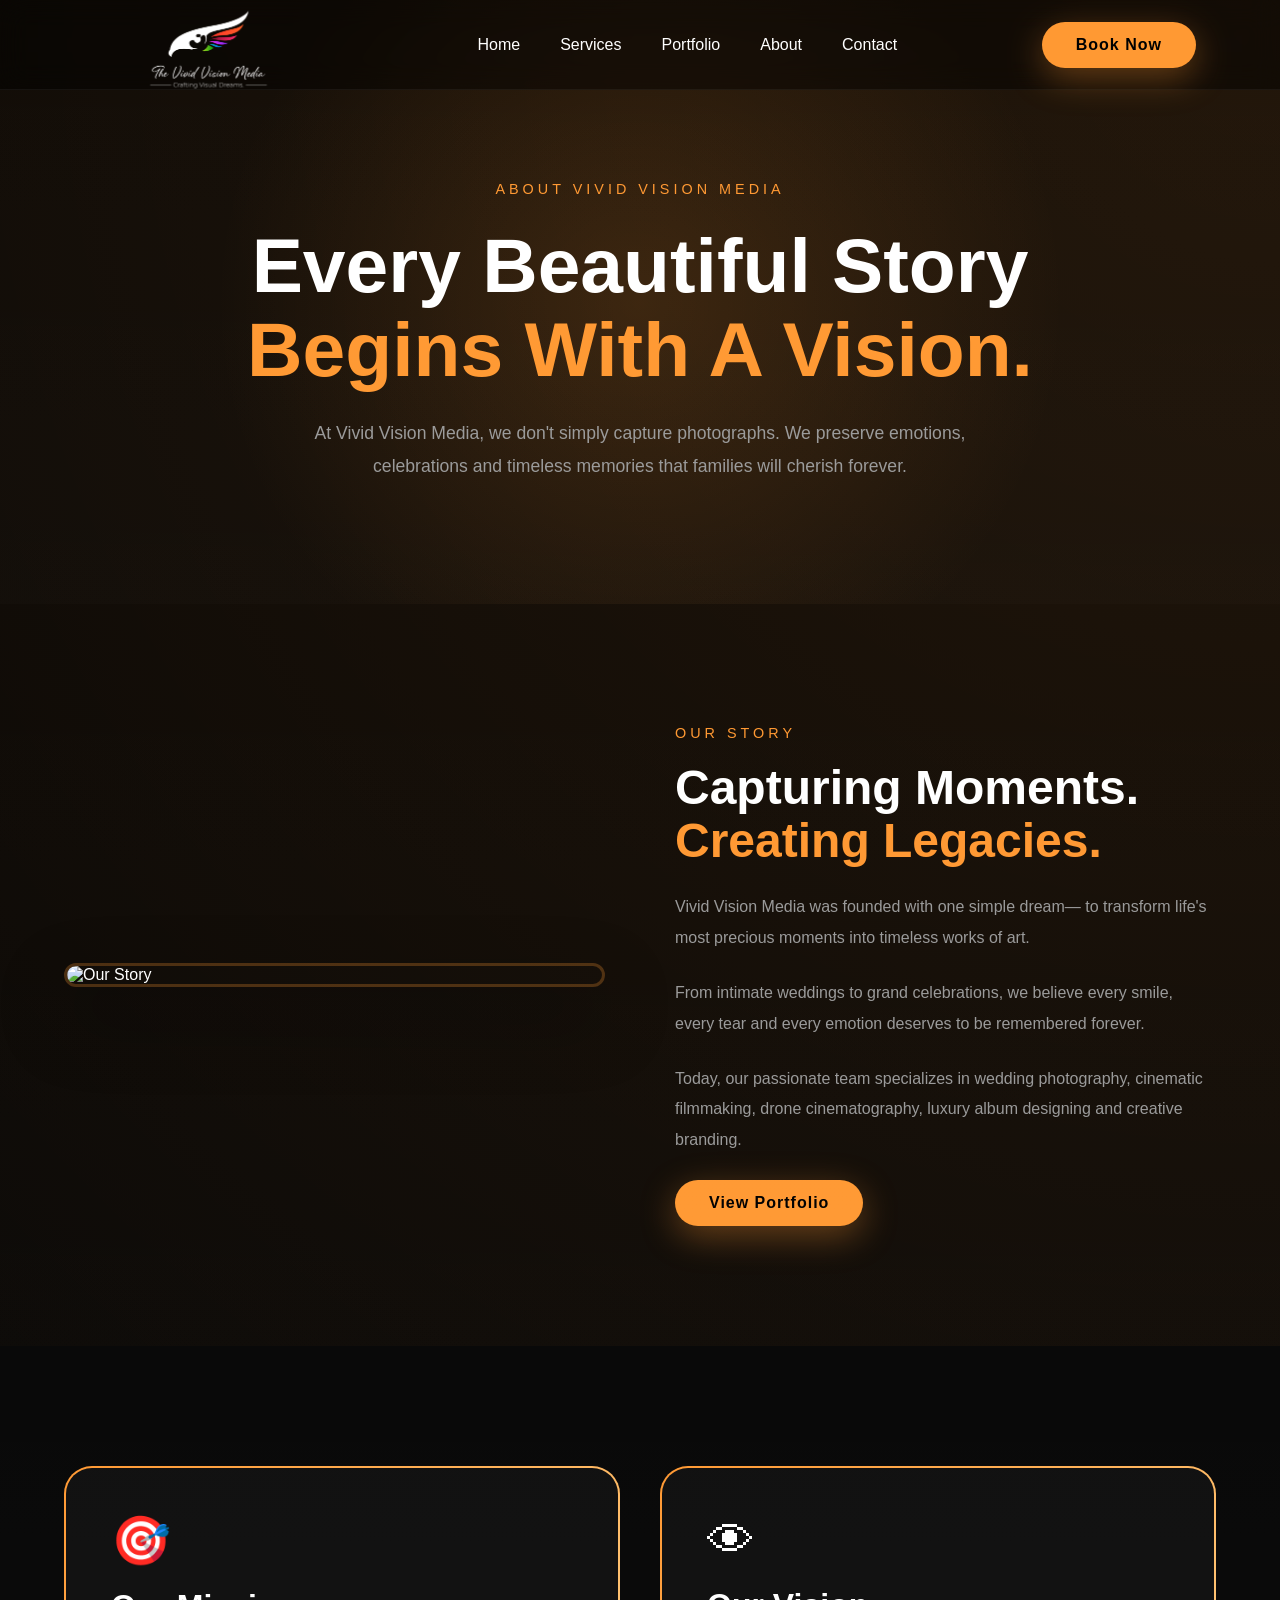
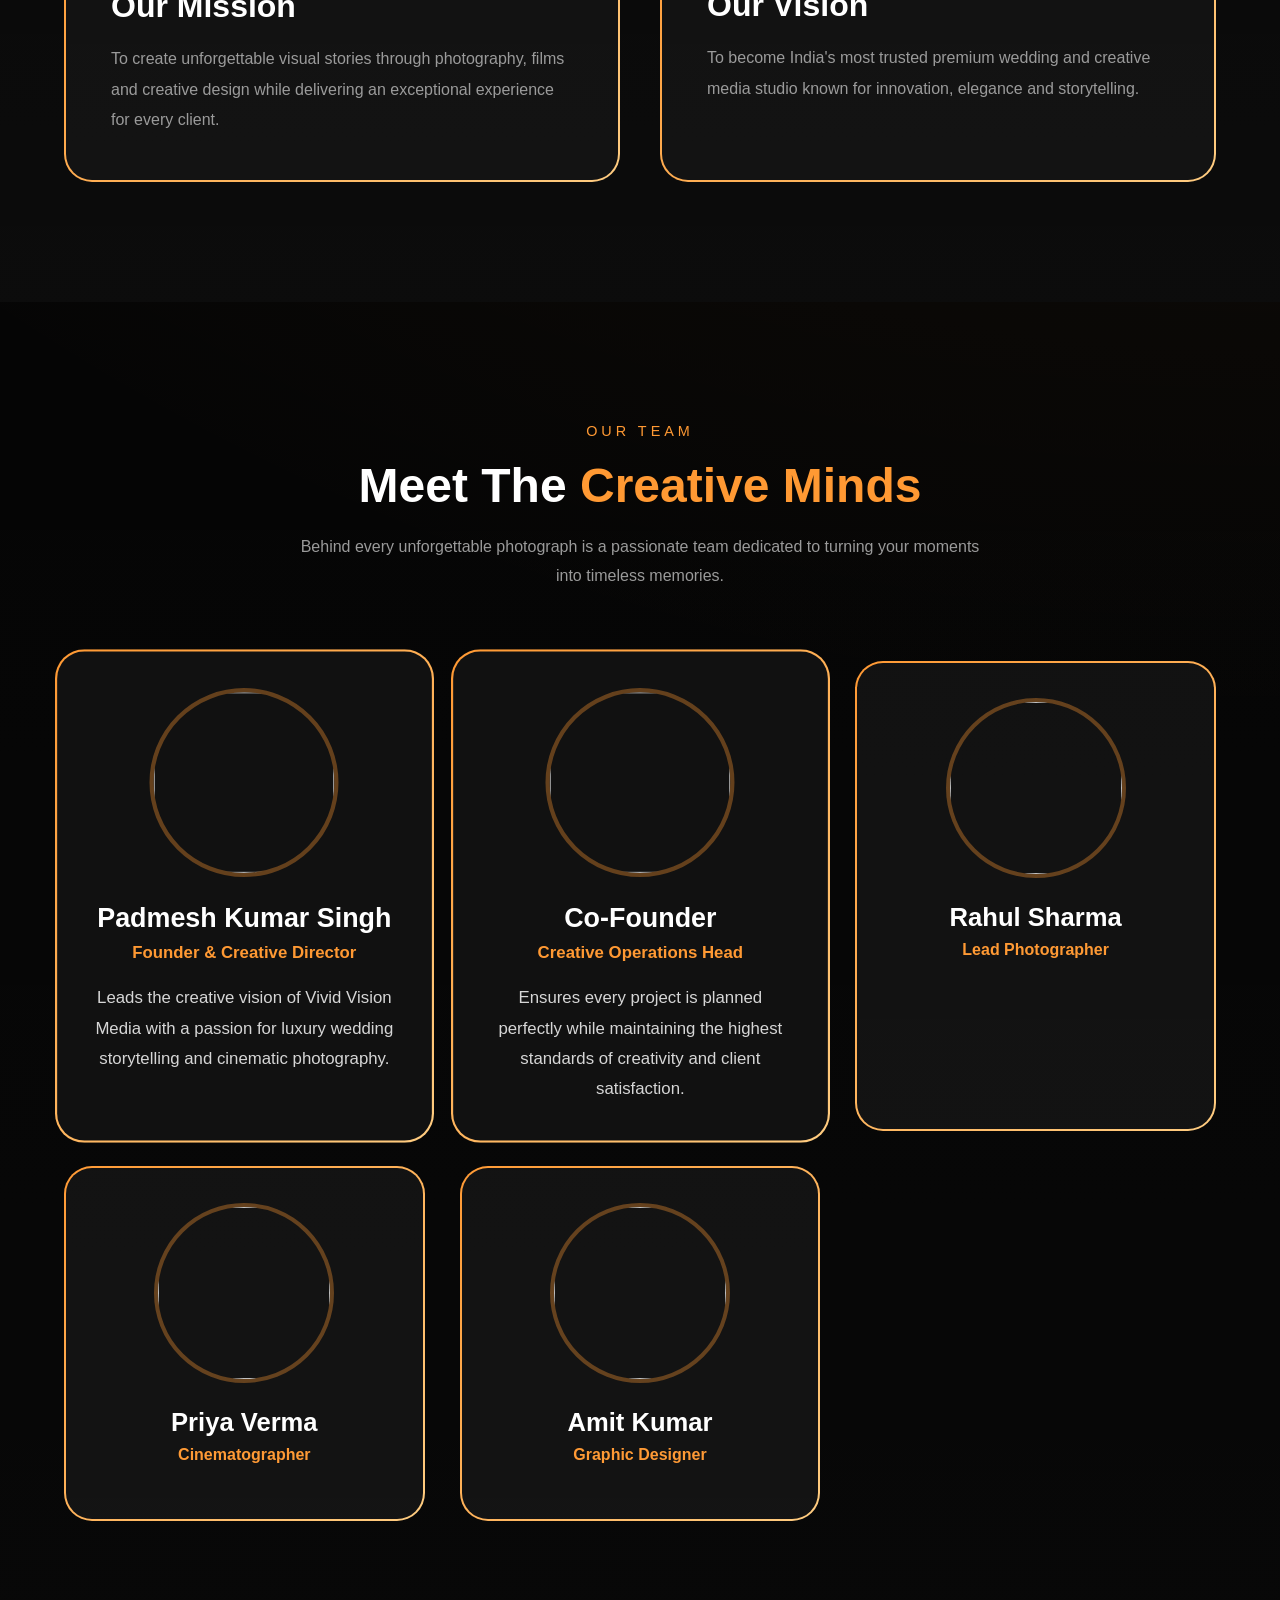
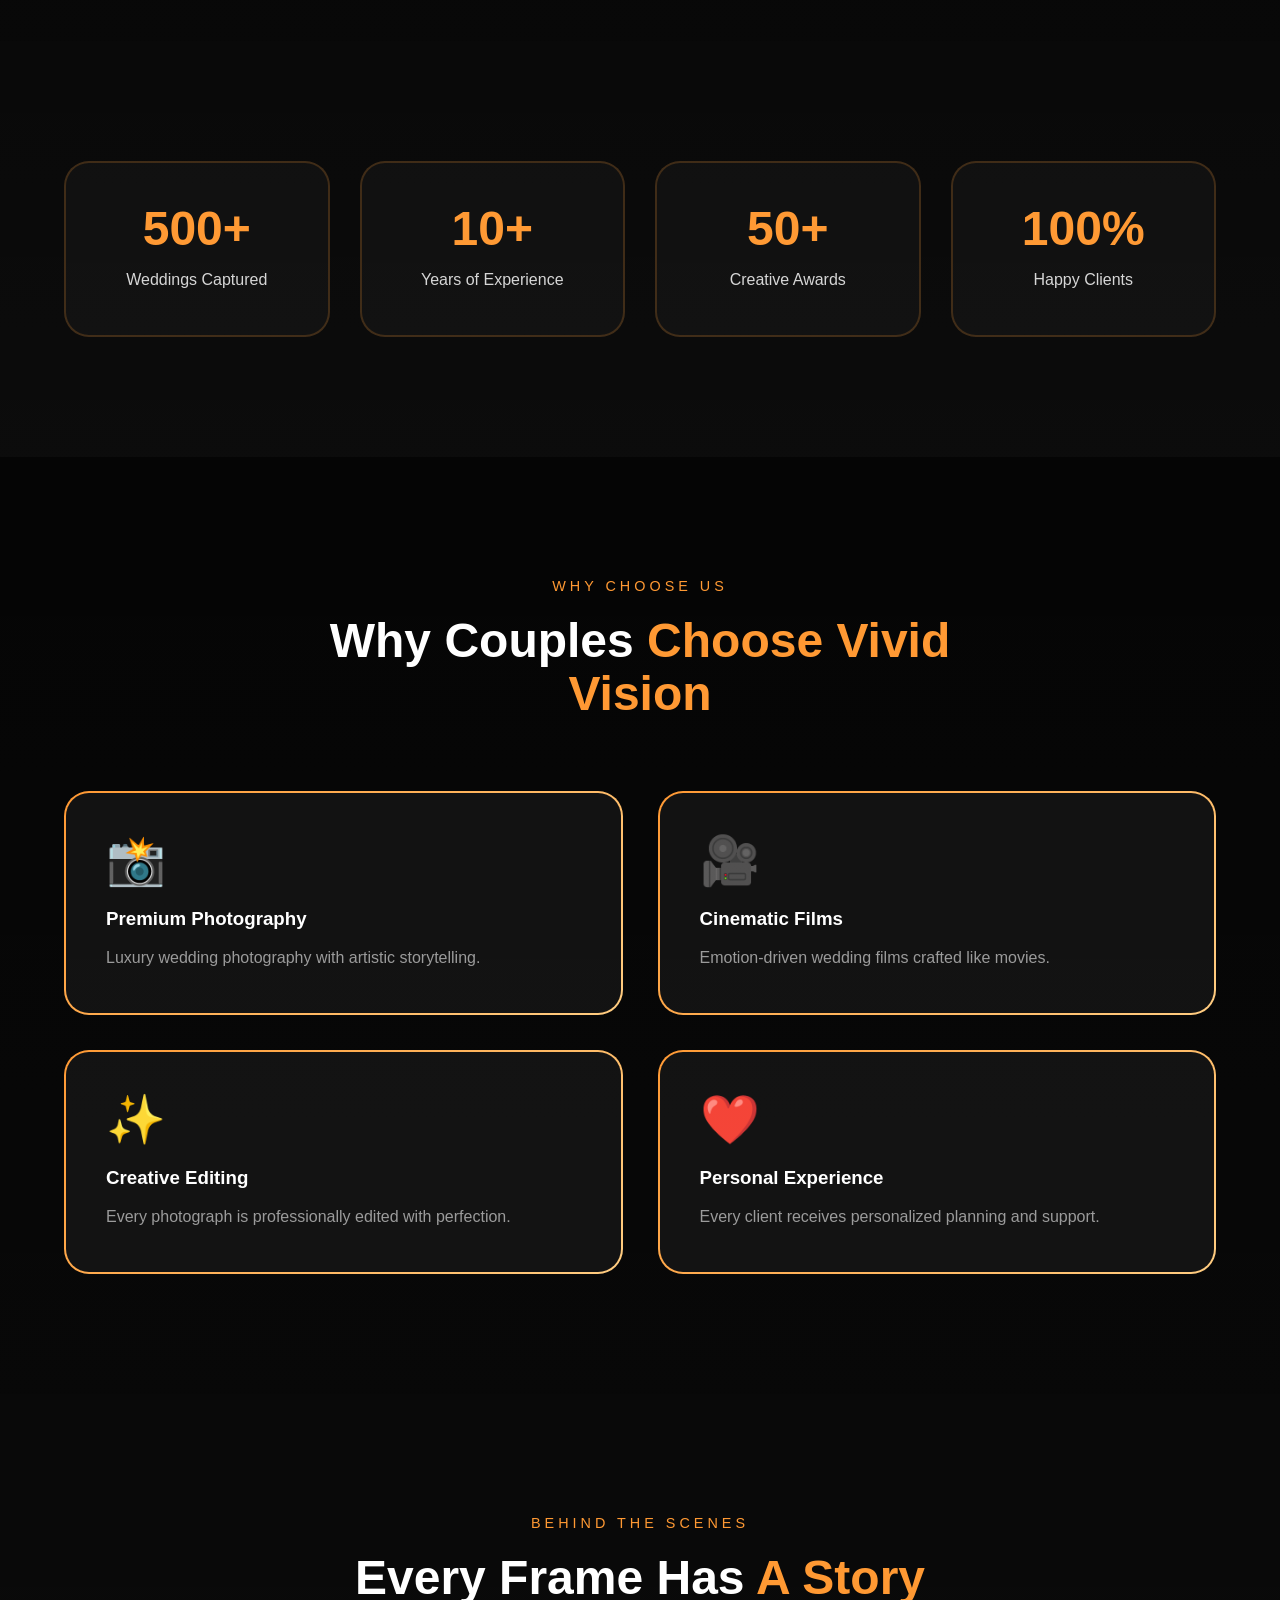
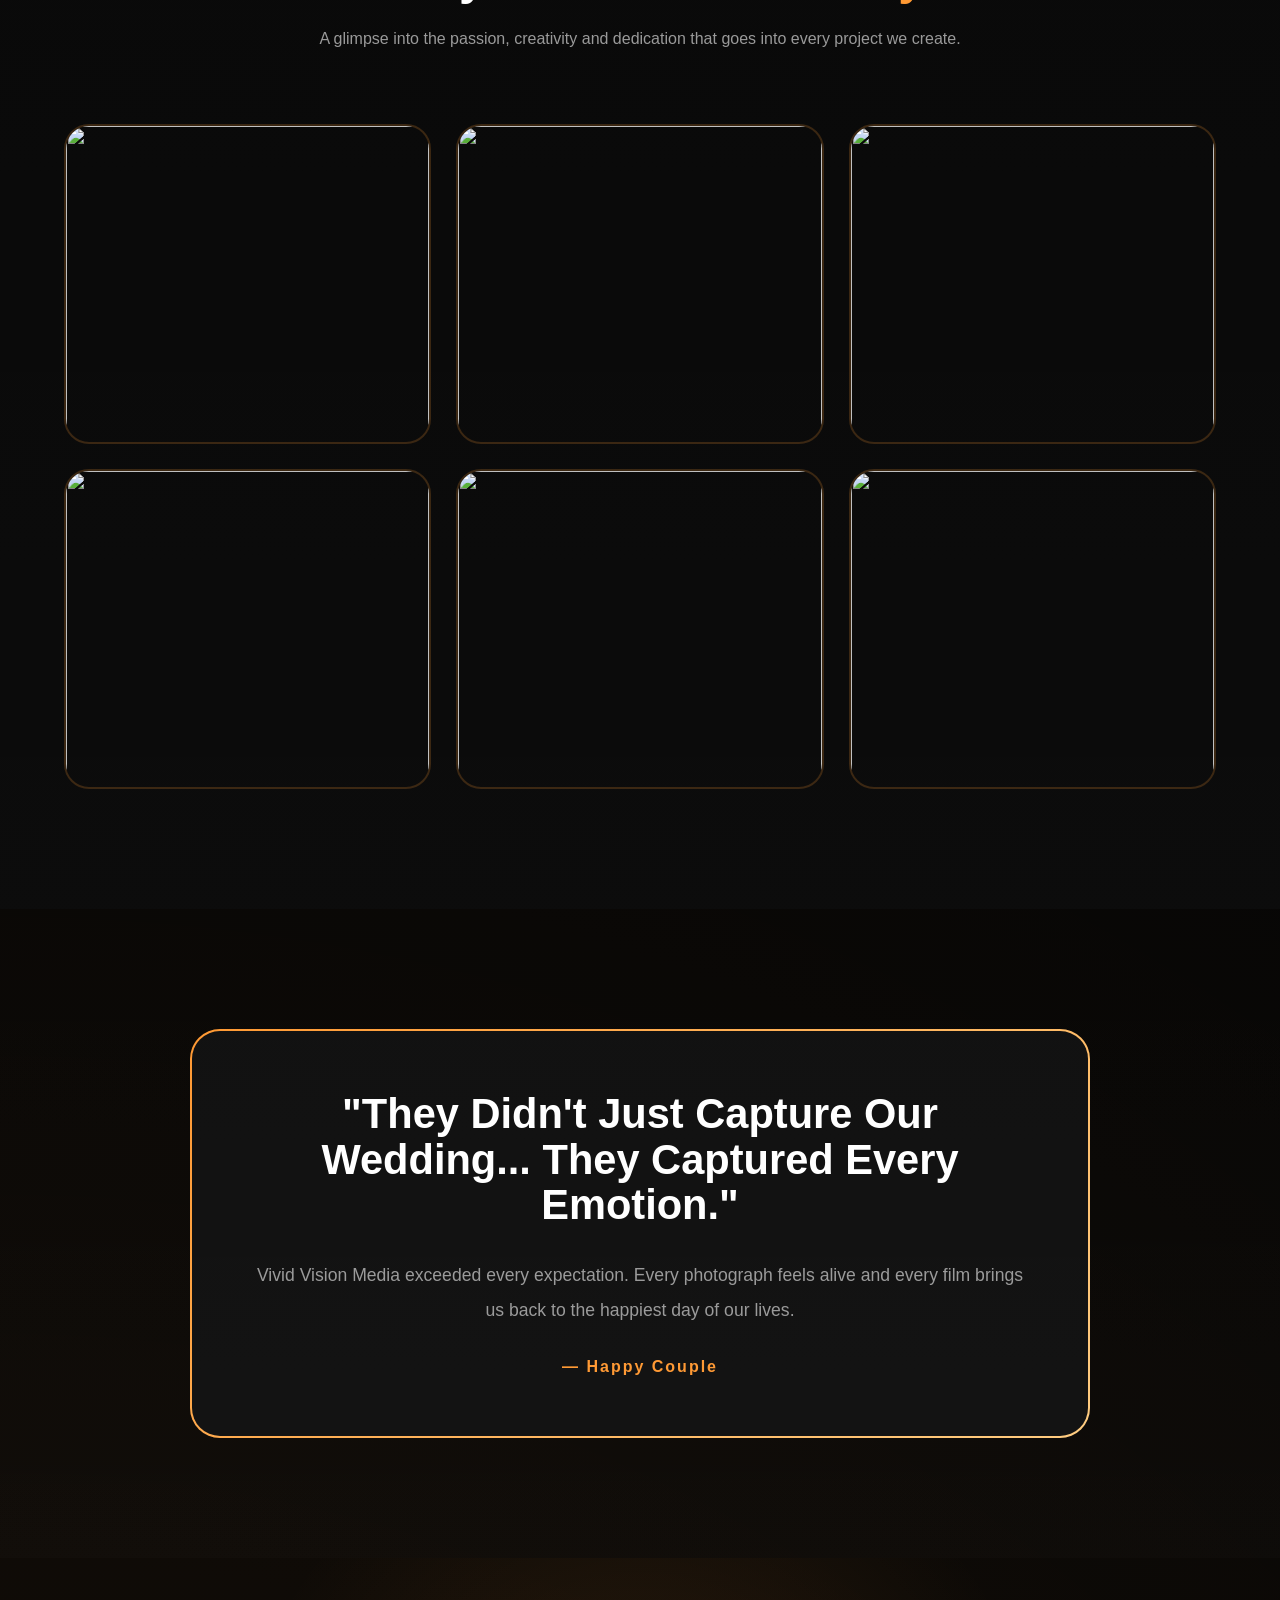
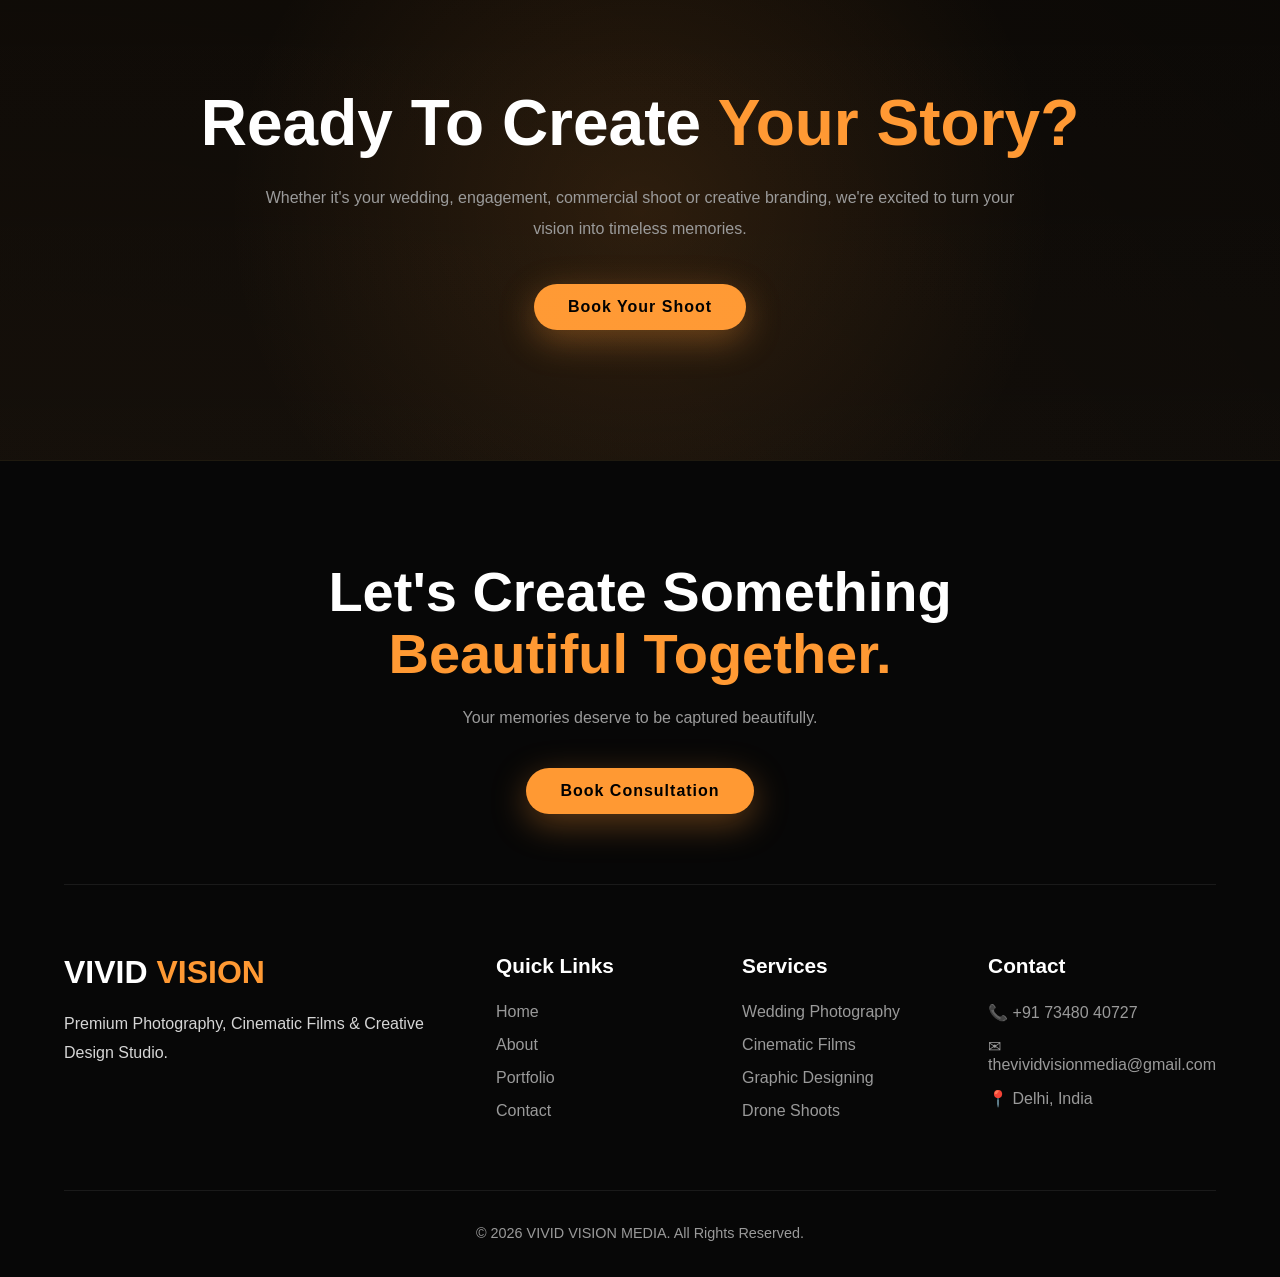
==== about.html @ 6bcf91d9 "about and contact page built" ====
<!DOCTYPE html>
<html lang="en">

<head>

    <meta charset="UTF-8">
    <meta name="viewport" content="width=device-width, initial-scale=1.0">

    <title>About | Vivid Vision Media</title>

    <link rel="stylesheet" href="css/style.css">

</head>

<body>

<!--==================== HEADER ====================-->

<header class="header">

    <nav class="navbar container">

        <a href="index.html" class="logo">
            <img src="images/logo.png" alt="Logo">
        </a>

        <ul class="nav-links">

            <li><a href="index.html">Home</a></li>

            <li><a href="#">Services</a></li>

            <li><a href="#">Portfolio</a></li>

            <li><a href="about.html" class="active">About</a></li>

            <li><a href="contact.html">Contact</a></li>

        </ul>

        <a href="#" class="btn btn-primary">
            Book Now
        </a>

    </nav>

</header>

<!--==================== HERO ====================-->

<section class="about-hero">

    <div class="container">

        <span class="section-tag">
            ABOUT VIVID VISION MEDIA
        </span>

        <h1>
            Every Beautiful Story
            <span>Begins With A Vision.</span>
        </h1>

        <p>

            At Vivid Vision Media, we don't simply capture photographs.
            We preserve emotions, celebrations and timeless memories that
            families will cherish forever.

        </p>

    </div>

</section>

<!--==================== OUR STORY ====================-->

<section class="our-story">

    <div class="container story-wrapper">

        <div class="story-image">

            <img src="images/about/story.jpg" alt="Our Story">

        </div>

        <div class="story-content">

            <span class="section-tag">
                OUR STORY
            </span>

            <h2 class="section-title">

                Capturing Moments.
                <span>Creating Legacies.</span>

            </h2>

            <p>

                Vivid Vision Media was founded with one simple dream—
                to transform life's most precious moments into timeless works
                of art.

            </p>

            <p>

                From intimate weddings to grand celebrations,
                we believe every smile, every tear and every emotion deserves
                to be remembered forever.

            </p>

            <p>

                Today, our passionate team specializes in wedding photography,
                cinematic filmmaking, drone cinematography,
                luxury album designing and creative branding.

            </p>

            <a href="#" class="btn btn-primary">

                View Portfolio

            </a>

        </div>

    </div>

</section>

<!--==================== MISSION & VISION ====================-->

<section class="mission">

<div class="container">

<div class="mission-grid">

<div class="mission-card">

<div class="mission-icon">
🎯
</div>

<h3>
Our Mission
</h3>

<p>

To create unforgettable visual stories through photography,
films and creative design while delivering an exceptional
experience for every client.

</p>

</div>

<div class="mission-card">

<div class="mission-icon">
👁
</div>

<h3>

Our Vision

</h3>

<p>

To become India's most trusted premium wedding and creative
media studio known for innovation, elegance and storytelling.

</p>

</div>

</div>

</div>

</section>

<!--==================== OUR TEAM ====================-->

<section class="team">

    <div class="container">

        <div class="section-header">

            <span class="section-tag">OUR TEAM</span>

            <h2 class="section-title">
                Meet The <span>Creative Minds</span>
            </h2>

            <p class="section-description">
                Behind every unforgettable photograph is a passionate team dedicated
                to turning your moments into timeless memories.
            </p>

        </div>

        <div class="team-grid">

            <!-- Founder -->

            <div class="team-card featured">

                <div class="team-image">
                    <img src="images/team/founder.jpg" alt="">
                </div>

                <h3>Padmesh Kumar Singh</h3>

                <span>Founder & Creative Director</span>

                <p>
                    Leads the creative vision of Vivid Vision Media with a passion
                    for luxury wedding storytelling and cinematic photography.
                </p>

            </div>

            <!-- Co-Founder -->

            <div class="team-card featured">

                <div class="team-image">
                    <img src="images/team/cofounder.jpg" alt="">
                </div>

                

                <h3>Co-Founder</h3>

                <span>Creative Operations Head</span>

                <p>
                    Ensures every project is planned perfectly while maintaining
                    the highest standards of creativity and client satisfaction.
                </p>

            </div>

            <!-- Member -->

            <div class="team-card">

                <div class="team-image">
                    <img src="images/team/member1.jpg" alt="">
                </div>

                <h3>Rahul Sharma</h3>

                <span>Lead Photographer</span>

            </div>

            <!-- Member -->

            <div class="team-card">

                <div class="team-image">
                    <img src="images/team/member2.jpg" alt="">
                </div>

                <h3>Priya Verma</h3>

                <span>Cinematographer</span>

            </div>

            <!-- Member -->

            <div class="team-card">

                <div class="team-image">
                    <img src="images/team/member3.jpg" alt="">
                </div>

                <h3>Amit Kumar</h3>

                <span>Graphic Designer</span>

            </div>

        </div>

    </div>

</section>

<!--==================== COMPANY STATS ====================-->

<section class="stats">

<div class="container">

<div class="stats-grid">

<div class="stat-card">

<h2>500+</h2>

<p>Weddings Captured</p>

</div>

<div class="stat-card">

<h2>10+</h2>

<p>Years of Experience</p>

</div>

<div class="stat-card">

<h2>50+</h2>

<p>Creative Awards</p>

</div>

<div class="stat-card">

<h2>100%</h2>

<p>Happy Clients</p>

</div>

</div>

</div>

</section>

<!--==================== WHY CHOOSE US ====================-->

<section class="why-us">

<div class="container">

<div class="section-header">

<span class="section-tag">

WHY CHOOSE US

</span>

<h2 class="section-title">

Why Couples <span>Choose Vivid Vision</span>

</h2>

</div>

<div class="why-grid">

<div class="why-card">

<div class="why-icon">📸</div>

<h3>Premium Photography</h3>

<p>

Luxury wedding photography with artistic storytelling.

</p>

</div>

<div class="why-card">

<div class="why-icon">🎥</div>

<h3>Cinematic Films</h3>

<p>

Emotion-driven wedding films crafted like movies.

</p>

</div>

<div class="why-card">

<div class="why-icon">✨</div>

<h3>Creative Editing</h3>

<p>

Every photograph is professionally edited with perfection.

</p>

</div>

<div class="why-card">

<div class="why-icon">❤️</div>

<h3>Personal Experience</h3>

<p>

Every client receives personalized planning and support.

</p>

</div>

</div>

</div>

</section>

<!--==================== BEHIND THE SCENES ====================-->

<section class="gallery">

    <div class="container">

        <div class="section-header">

            <span class="section-tag">BEHIND THE SCENES</span>

            <h2 class="section-title">
                Every Frame Has <span>A Story</span>
            </h2>

            <p class="section-description">
                A glimpse into the passion, creativity and dedication that goes
                into every project we create.
            </p>

        </div>

        <div class="gallery-grid">

            <img src="images/gallery/gallery1.jpg" alt="">
            <img src="images/gallery/gallery2.jpg" alt="">
            <img src="images/gallery/gallery3.jpg" alt="">
            <img src="images/gallery/gallery4.jpg" alt="">
            <img src="images/gallery/gallery5.jpg" alt="">
            <img src="images/gallery/gallery6.jpg" alt="">

        </div>

    </div>

</section>

<!--==================== TESTIMONIAL ====================-->

<section class="testimonial">

    <div class="container">

        <div class="testimonial-card">

            <h2>
                "They Didn't Just Capture Our Wedding...
                They Captured Every Emotion."
            </h2>

            <p>

                Vivid Vision Media exceeded every expectation.
                Every photograph feels alive and every film brings us back
                to the happiest day of our lives.

            </p>

            <h4>
                — Happy Couple
            </h4>

        </div>

    </div>

</section>

<!--==================== CTA ====================-->

<section class="about-cta">

    <div class="container">

        <h2>

            Ready To Create
            <span>Your Story?</span>

        </h2>

        <p>

            Whether it's your wedding, engagement,
            commercial shoot or creative branding,
            we're excited to turn your vision into timeless memories.

        </p>

        <a href="contact.html" class="btn btn-primary">

            Book Your Shoot

        </a>

    </div>

</section>

<!--==================== FOOTER ====================-->

<footer class="footer">

<div class="container">

<div class="footer-cta">

<h2>

Let's Create Something
<span>Beautiful Together.</span>

</h2>

<p>

Your memories deserve to be captured beautifully.

</p>

<a href="contact.html" class="btn btn-primary">

Book Consultation

</a>

</div>

<hr>

<div class="footer-content">

<div class="footer-column">

<h3 class="footer-logo">

VIVID <span>VISION</span>

</h3>

<p>

Premium Photography,
Cinematic Films &
Creative Design Studio.

</p>

</div>

<div class="footer-column">

<h4>Quick Links</h4>

<ul>

<li><a href="index.html">Home</a></li>

<li><a href="about.html">About</a></li>

<li><a href="#">Portfolio</a></li>

<li><a href="contact.html">Contact</a></li>

</ul>

</div>

<div class="footer-column">

<h4>Services</h4>

<ul>

<li>Wedding Photography</li>

<li>Cinematic Films</li>

<li>Graphic Designing</li>

<li>Drone Shoots</li>

</ul>

</div>

<div class="footer-column">

<h4>Contact</h4>

<ul>

<li>📞 +91 73480 40727</li>

<li>✉ thevividvisionmedia@gmail.com</li>

<li>📍 Delhi, India</li>

</ul>

</div>

</div>

<div class="footer-bottom">

<p>

© 2026 VIVID VISION MEDIA. All Rights Reserved.

</p>

</div>

</div>

</footer>

</body>

</html>
---- css/style.css ----
/* ==========================================
   GOOGLE FONTS
========================================== */

/* ==========================================
   CSS VARIABLES
========================================== */

:root {

  /* SAFFRON THEME */

  --primary-color: #ff9933;
  --primary-hover: #ffad52;

  --black: #050505;
  --dark: #0d0d0d;
  --card: #111111;

  --white: #ffffff;

  --text: #d6d6d6;
  --gray: #9a9a9a;

  --border: rgba(255,255,255,.08);

  --shadow:
      0 20px 60px rgba(0,0,0,.45);

  /* FONT */

  --heading-font: "Montserrat", sans-serif;
  --body-font: "Montserrat", sans-serif;

  /* LAYOUT */

  --container-width: 1200px;

  --transition: .4s ease;
}

/* ==========================================
   RESET
========================================== */

* {
  margin: 0;
  padding: 0;
  box-sizing: border-box;
}

html {
  scroll-behavior: smooth;
}

body {

  background:
  radial-gradient(circle at top right,
  rgba(255,153,51,.12),
  transparent 30%),

  radial-gradient(circle at bottom left,
  rgba(255,153,51,.08),
  transparent 35%),

  #050505;

  color: var(--white);

  font-family: var(--body-font);

  overflow-x: hidden;
}

/* ==========================================
   GLOBAL
========================================== */

img {
  display: block;

  width: 100%;
}

a {
  color: inherit;

  text-decoration: none;
}

ul {
  list-style: none;
}

button {
  border: none;

  cursor: pointer;

  font-family: inherit;
}

.container {
  width: min(90%, 1200px);

  margin-inline: auto;
}

/* ==========================================
   TYPOGRAPHY
========================================== */

h1,
h2,
h3,
h4,
h5,
h6 {
  font-family: var(--heading-font);

  font-weight: 700;

  line-height: 1.1;
}

p {
  color: var(--text);

  line-height: 1.8;
}

/* ==========================================
   BUTTONS
========================================== */

.btn {

  display: inline-flex;

  align-items: center;

  justify-content: center;

  padding: 14px 34px;

  border-radius: 60px;

  transition: var(--transition);

  font-weight: 600;

  letter-spacing: 1px;
}

.btn-primary {

  background: var(--primary-color);

  color: black;

  box-shadow:
  0 10px 35px rgba(255,153,51,.35);
}

.btn-primary:hover {

  transform: translateY(-6px);

  background: var(--primary-hover);

  box-shadow:
  0 18px 45px rgba(255,153,51,.45);
}

.btn-secondary {

  border: 1px solid rgba(255,255,255,.15);

  background: rgba(255,255,255,.03);

  backdrop-filter: blur(10px);

  color: white;
}

.btn-secondary:hover {

  border-color: var(--primary-color);

  background: rgba(255,153,51,.12);
}


/* ==========================================
   HEADER
========================================== */


.header {

  position: fixed;

  top: 0;

  left: 0;

  width: 100%;

  z-index: 1000;

  height: 90px;

  display: flex;

  align-items: center;

  padding: 8px 0;

  backdrop-filter: blur(14px);

  background: rgba(0,0,0,.45);

  border-bottom: 1px solid rgba(255,255,255,.05);
}

 .navbar {

   display: flex;

  justify-content: space-between;

  align-items: center;

  padding: 8px 20px;
}

.logo {

   display: flex;

  align-items: center;

   height: 70px;
}

.logo img {

  height: 140px;

  width: auto;

  object-fit: contain;

  display: block;

  transition: .4s ease;

  margin-top: 10px;
}

.logo img:hover {

  transform: scale(1.05);
}

.logo span {
  color: var(--primary-color);
}

.nav-links {
  display: flex;

  gap: 40px;
}

.nav-links a {
  position: relative;

  color: var(--white);

  transition: 0.3s;

  font-weight: 500;
}

.nav-links a::after {
  content: "";

  position: absolute;

  left: 0;

  bottom: -8px;

  width: 0;

  height: 2px;

  background: var(--primary-color);

  transition: 0.4s;
}

.nav-links a:hover {
  color: var(--primary-color);
}

.nav-links a:hover::after {
  width: 100%;
}
/*==================================================
                HERO SECTION
==================================================*/

.hero {
  position: relative;

  min-height: 100vh;

  display: flex;

  align-items: center;

  overflow: hidden;

  padding: 120px 0 80px;
}

.hero::after{

    content:"";

    position:absolute;

    left:0;

    bottom:0;

    width:100%;

    height:180px;

    background:linear-gradient(
        to bottom,
        transparent,
        #090909
    );

    pointer-events:none;

}

/* Container */

.hero-wrapper {
  display: grid;

  grid-template-columns: 1.1fr 0.9fr;

  align-items: center;

  gap: 70px;
  position: relative;
z-index: 2;
}

/* LEFT */

.hero-content {
  z-index: 5;
}

/* Tag */

.hero-tag {
  display: inline-block;

  color: var(--primary-color);

  letter-spacing: 4px;

  text-transform: uppercase;

  font-size: 0.85rem;

  margin-bottom: 20px;
}

/* Heading */

.hero-title {

  font-size: 5.5rem;

  line-height: 1.05;

  font-weight: 800;

  margin-bottom: 30px;

  text-transform: uppercase;
}

.hero-title span {

  color: var(--primary-color);

  text-shadow:
  0 0 20px rgba(255,153,51,.35);
}

/* Paragraph */

.hero-text {
  max-width: 480px;

  color: var(--gray);

  margin-bottom: 40px;

  line-height: 1.9;
}

/* Buttons */

.hero-buttons {
  display: flex;

  gap: 20px;
}
.hero-buttons .btn{

    letter-spacing:1px;

}

.btn-secondary {
  border: 1px solid var(--primary-color);

  color: white;
}

.btn-secondary:hover {
  background: var(--primary-color);

  color: black;
}
/*==================================================
              HERO GALLERY
==================================================*/

.hero-gallery {
  position: relative;

  height: 650px;
}

/* Main Image */

.main-image{

    position:absolute;

    width:500px;

    right:0;

    top:30px;

    border-radius:28px;

    border:3px solid rgba(201,161,74,.30);

    box-shadow:
        0 35px 80px rgba(0,0,0,.45),
        0 0 30px rgba(201,161,74,.18);

    transition:.5s;

}

/* Left Image */

.left-image {
  position: absolute;

  width: 230px;

  left: 0;

  bottom: 70px;

  border-radius: 22px;

  border: 5px solid #111;
  transform:rotate(-7deg);

transition:.5s;
}

/* Right Image */

.right-image {
  position: absolute;

  width: 180px;

  right: -20px;

  bottom: 20px;

  border-radius: 20px;

  border: 5px solid #111;
  transform:rotate(7deg);

transition:.5s;
}

/*==================================================
                GLOW EFFECT
==================================================*/

.glow {
  position: absolute;

  width: 420px;

  height: 420px;

  background: #c8a44d;

  opacity: 0.15;

  filter: blur(150px);

  border-radius: 50%;

  right: 80px;

  top: 120px;
}

.hero::before {
  content: "";

  position: absolute;

  inset: 0;

  background: radial-gradient(
    circle at right,
    rgba(201, 161, 74, 0.08),
    transparent 45%
  );

  z-index: -1;
}
.hero-gallery img {
  transition: all 0.5s ease;

  cursor: pointer;
}

.hero-gallery img:hover {
  transform: translateY(-12px) scale(1.03);

  box-shadow:
    0 25px 60px rgba(0, 0, 0, 0.45),
    0 0 35px rgba(201, 161, 74, 0.35);
}

 /*==================================================
                CONTACT SECTION
==================================================*/

.contact {

    padding: 120px 0;

    background:
    radial-gradient(circle at left,
    rgba(255,153,51,.08),
    transparent 30%),

    #070707;
}

.contact-wrapper {

    display: grid;

    grid-template-columns: 1fr 1fr;

    gap: 70px;

    align-items: center;
}

/* LEFT SIDE */

.contact-content .section-title {

    margin: 20px 0;
}

.contact-text {

    color: var(--gray);

    line-height: 1.9;

    margin-bottom: 35px;

    max-width: 500px;
}

.contact-details {

    display: flex;

    flex-direction: column;

    gap: 18px;
}

.contact-details p {

    color: var(--text);

    font-size: 1rem;
}

/* FORM */

.contact-form {

    background:
    linear-gradient(
    180deg,
    rgba(255,255,255,.04),
    rgba(255,255,255,.02)
    );

    padding: 45px;

    border-radius: 28px;

    border: 1px solid rgba(255,255,255,.08);

    backdrop-filter: blur(12px);

    box-shadow:
    0 20px 50px rgba(0,0,0,.35);
}

.input-group {

    margin-bottom: 25px;
}

.contact-form input,
.contact-form textarea {

    width: 100%;

    padding: 18px 20px;

    border-radius: 16px;

    border: 1px solid rgba(255,255,255,.08);

    background: rgba(255,255,255,.03);

    color: white;

    font-family: inherit;

    font-size: 1rem;

    outline: none;

    transition: .4s;
}

.contact-form textarea {

    resize: none;
}

.contact-form input:focus,
.contact-form textarea:focus {

    border-color: var(--primary-color);

    box-shadow:
    0 0 20px rgba(255,153,51,.15);
}

.contact-form input::placeholder,
.contact-form textarea::placeholder {

    color: #9a9a9a;
}

/* BUTTON */

.contact-form .btn {

    width: 100%;
}

/* HOVER EFFECT */

.contact-form:hover {

    transform: translateY(-5px);

    transition: .4s;
}


/*==================================================
                SERVICES
==================================================*/

.services{

    padding:120px 0;

    background:#090909;

}

section {

  position: relative;
}

section::before {

  content: "";

  position: absolute;

  inset: 0;

  background:
  linear-gradient(
  180deg,
  transparent,
  rgba(255,255,255,.01)
  );

  pointer-events: none;
}

.section-header{

    text-align:center;

    max-width:700px;

    margin:0 auto 70px;

}

.section-tag{

    color:var(--primary-color);

    letter-spacing:4px;

    font-size:.9rem;

    text-transform:uppercase;

}

.section-title{

    font-size:3rem;

    margin:20px 0;

}

.section-title span{

    color:var(--primary-color);

}

.section-description{

    color:var(--gray);

    line-height:1.8;

}

.services-grid{

    display:grid;

    grid-template-columns:repeat(3,1fr);

    gap:35px;

}

.service-card {

  background:
  linear-gradient(
  180deg,
  rgba(255,255,255,.03),
  rgba(255,255,255,.01)
  );

  border-radius: 28px;

  overflow: hidden;

  transition: .45s;

  border: 1px solid rgba(255,255,255,.06);

  backdrop-filter: blur(10px);
}

.service-card:hover {

  transform:
  translateY(-14px);

  border-color:
  rgba(255,153,51,.35);

  box-shadow:
  0 30px 60px rgba(0,0,0,.45),
  0 0 30px rgba(255,153,51,.12);
}

.service-image{

    overflow:hidden;

    height:260px;

}

.service-image img{

    width:100%;

    height:100%;

    object-fit:cover;

    transition:.6s;

}

.service-card:hover img{

    transform:scale(1.08);

}
.service-content{

    padding:30px;

}

.service-content h3{

    margin-bottom:15px;

    font-size:1.7rem;

}

.service-content p{

    color:var(--gray);

    line-height:1.8;

    margin-bottom:25px;

}

.service-link{

    color:var(--primary-color);

    font-weight:600;

    transition:.4s;

}

.service-link:hover{

    letter-spacing:1px;

}
/*=========================================
        HERO HOVER EFFECTS
=========================================*/

.hero-gallery:hover .main-image{

    transform:translateY(-12px) scale(1.02);

}

.hero-gallery:hover .left-image{

    transform:rotate(-10deg) translateY(-10px);

}

.hero-gallery:hover .right-image{

    transform:rotate(10deg) translateY(-10px);

}

/*==================================================
                    FOOTER
==================================================*/

.footer{

    background:#070707;

    padding:100px 0 30px;

    border-top:1px solid rgba(201,161,74,.12);

}

.footer hr{

    border:none;

    height:1px;

    background:rgba(255,255,255,.08);

    margin:70px 0;

}
.footer-cta{

    text-align:center;

    max-width:750px;

    margin:auto;

}

.footer-cta h2{

    font-size:3.5rem;

    margin-bottom:20px;

}

.footer-cta span{

    color:var(--primary-color);

}

.footer-cta p{

    color:var(--gray);

    line-height:1.8;

    margin-bottom:35px;

}
.footer-content{

    display:grid;

    grid-template-columns:2fr 1fr 1fr 1fr;

    gap:60px;

}

.footer-column h4{

    margin-bottom:25px;

    font-size:1.3rem;

}

.footer-column ul{

    display:flex;

    flex-direction:column;

    gap:15px;

}

.footer-column a{

    color:var(--gray);

    transition:.35s;

}

.footer-column a:hover{

    color:var(--primary-color);

    padding-left:8px;

}

.footer-column li{

    color:var(--gray);

}
.footer-logo{

    font-size:2rem;

    margin-bottom:20px;

}

.footer-logo span{

    color:var(--primary-color);

}
.footer-bottom{

    margin-top:70px;

    padding-top:30px;

    text-align:center;

    border-top:1px solid rgba(255,255,255,.08);

}

.footer-bottom p{

    color:var(--gray);

    font-size:.9rem;

}
.footer .btn-primary:hover{

    box-shadow:

    0 0 30px rgba(201,161,74,.45);

}

/* =========================================
   RESPONSIVE
========================================= */

@media (max-width: 992px) {

  .hero-wrapper {

    grid-template-columns: 1fr;

    text-align: center;
  }

  .hero-text {

    margin-inline: auto;
  }

  .hero-buttons {

    justify-content: center;
  }

  .hero-gallery {

    margin-top: 60px;

    height: 550px;
  }

  .services-grid {

    grid-template-columns: 1fr;
  }

  .footer-content {

    grid-template-columns: 1fr 1fr;
  }

  .hero-title {

    font-size: 4rem;
  }
}

@media (max-width: 768px) {

  .nav-links {

    display: none;
  }

  .hero-title {

    font-size: 3rem;
  }

  .section-title {

    font-size: 2.3rem;
  }

  .footer-cta h2 {

    font-size: 2.3rem;
  }

  .footer-content {

    grid-template-columns: 1fr;
  }

  .main-image {

    width: 100%;
  }

  .left-image,
  .right-image {

    display: none;
  }
}

@media (max-width: 992px) {

    .contact-wrapper {

        grid-template-columns: 1fr;

        text-align: center;
    }

    .contact-text {

        margin-inline: auto;
    }

    .contact-details {

        align-items: center;
    }
}

/* ===========================
CONTACT PAGE
===========================*/

.contact-hero{

padding:180px 0 120px;

text-align:center;

background:
radial-gradient(circle,
rgba(255,153,51,.15),
transparent 60%);
}

.contact-hero h1{

font-size:4rem;

margin-bottom:20px;
}

.contact-hero p{

max-width:700px;

margin:auto;


}

.contact-info{

padding:80px 0;
}

.info-grid{

display:grid;

grid-template-columns:repeat(3,1fr);

gap:30px;
}

.info-card{

background:rgba(255,255,255,.03);

border:1px solid rgba(255,255,255,.08);

padding:40px;

border-radius:25px;

text-align:center;

transition:.4s;
}

.info-card:hover{

transform:translateY(-10px);

border-color:var(--primary-color);
}

.icon{

font-size:2.2rem;

margin-bottom:20px;
}

.contact-form {

    position: relative;

    padding: 45px;

    border-radius: 28px;

    border: 2px solid transparent;

    background-image:
        linear-gradient(#111, #111),
        linear-gradient(135deg, #ff9933, #ffcc80);

    background-origin: border-box;

    background-clip: padding-box, border-box;

    box-shadow:
        0 20px 50px rgba(0,0,0,.35);

    transition: .4s ease;
}

.contact-form:hover {

    transform: translateY(-6px);

    box-shadow:
        0 0 35px rgba(255,153,51,.35);
}

.contact-page{

padding:100px 0;
}

.contact-grid{

display:grid;

grid-template-columns:1fr 1fr;

gap:60px;

align-items:center;
}

.map-section{

padding:100px 0;
}

.map{

overflow:hidden;

border-radius:25px;

border:2px solid rgba(255,255,255,.08);
}

.map iframe{

width:100%;

height:450px;

border:0;
}

.hours{

padding:100px 0;
}

.hours-card{

max-width: 600px;

    margin: auto;

    padding: 40px;

    text-align: center;

    border-radius: 20px;

    background: rgba(255,255,255,.03);

    border: 4px solid rgba(255,153,51,.35);

    box-shadow:
        0 0 25px rgba(255,153,51,.12);

    transition: .4s ease;
}

.hours-card:hover {

    border-color: var(--primary-color);

    box-shadow:
        0 0 35px rgba(255,153,51,.35);

    transform: translateY(-5px);
}

.hours-card p{

margin:15px 0;
}

.faq{

padding:100px 0;
}

.faq-item{

margin-bottom:25px;

padding:30px;

border-radius:20px;

background:rgba(255,255,255,.03);

border:1px solid rgba(255,255,255,.08);
}

.faq-item h3{

margin-bottom:10px;
}

.active{

color:var(--primary-color);
}

@media(max-width:992px){

.info-grid{

grid-template-columns:1fr;
}

.contact-grid{

grid-template-columns:1fr;
}

.contact-hero h1{

font-size:3rem;
}
}

/*=========================================
ABOUT HERO
=========================================*/

.about-hero{

padding:180px 0 120px;

text-align:center;

background:
radial-gradient(circle,
rgba(255,153,51,.15),
transparent 60%);
}

.about-hero h1{

font-size:4.8rem;

margin:25px auto;

max-width:900px;

line-height:1.1;
}

.about-hero h1 span{

color:var(--primary-color);
}

.about-hero p{

max-width:700px;

margin:auto;

color:var(--gray);

font-size:1.1rem;

line-height:1.9;
}

/*=========================================
OUR STORY
=========================================*/

.our-story{

padding:120px 0;
}

.story-wrapper{

display:grid;

grid-template-columns:1fr 1fr;

gap:70px;

align-items:center;
}

.story-image{

overflow:hidden;

border-radius:28px;

border:3px solid rgba(255,153,51,.25);

box-shadow:0 30px 70px rgba(0,0,0,.45);
}

.story-image img{

height:100%;

object-fit:cover;

transition:.6s;
}

.story-image:hover img{

transform:scale(1.08);
}

.story-content p{

margin:25px 0;

color:var(--gray);

line-height:1.9;
}

/*=========================================
MISSION
=========================================*/

.mission{

padding:120px 0;

background:#090909;
}

.mission-grid{

display:grid;

grid-template-columns:repeat(2,1fr);

gap:40px;
}

.mission-card{

padding:45px;

border-radius:28px;

background:
linear-gradient(#111,#111),
linear-gradient(135deg,#ff9933,#ffcc80);

background-origin:border-box;

background-clip:padding-box,border-box;

border:2px solid transparent;

transition:.4s;
}

.mission-card:hover{

transform:translateY(-10px);

box-shadow:0 0 35px rgba(255,153,51,.30);
}

.mission-icon{

font-size:3rem;

margin-bottom:20px;
}

.mission-card h3{

font-size:2rem;

margin-bottom:20px;
}

.mission-card p{

color:var(--gray);

line-height:1.9;
}

@media(max-width:992px){

.story-wrapper{

grid-template-columns:1fr;

}

.mission-grid{

grid-template-columns:1fr;

}

.about-hero h1{

font-size:3.2rem;

}
}

/*=========================================
TEAM
=========================================*/

.team{

padding:120px 0;
}

.team-grid{

display:grid;

grid-template-columns:repeat(3,1fr);

gap:35px;

margin-top:70px;
}

.team-card{

padding:35px;

text-align:center;

border-radius:28px;

background:
linear-gradient(#111,#111),
linear-gradient(135deg,#ff9933,#ffcc80);

background-origin:border-box;

background-clip:padding-box,border-box;

border:2px solid transparent;

transition:.45s;
}

.team-card:hover{

transform:translateY(-12px);

box-shadow:0 0 35px rgba(255,153,51,.30);
}

.featured{

transform:scale(1.05);
}

.featured:hover{

transform:scale(1.08) translateY(-10px);
}

.team-image{

width:180px;

height:180px;

margin:auto;

border-radius:50%;

overflow:hidden;

margin-bottom:25px;

border:4px solid rgba(255,153,51,.35);
}

.team-image img{

width:100%;

height:100%;

object-fit:cover;

transition:.5s;
}

.team-card:hover img{

transform:scale(1.1);
}

.team-card h3{

margin-bottom:10px;

font-size:1.6rem;
}

.team-card span{

display:block;

margin-bottom:20px;

color:var(--primary-color);

font-weight:600;
}

/*=========================================
STATS
=========================================*/

.stats{

padding:120px 0;

background:#090909;
}

.stats-grid{

display:grid;

grid-template-columns:repeat(4,1fr);

gap:30px;
}

.stat-card{

padding:40px;

text-align:center;

border-radius:25px;

background:rgba(255,255,255,.03);

border:2px solid rgba(255,153,51,.20);

transition:.4s;
}

.stat-card:hover{

transform:translateY(-8px);

border-color:var(--primary-color);
}

.stat-card h2{

font-size:3rem;

color:var(--primary-color);

margin-bottom:10px;
}

/*=========================================
WHY US
=========================================*/

.why-us{

padding:120px 0;
}

.why-grid{

display:grid;

grid-template-columns:repeat(2,1fr);

gap:35px;

margin-top:70px;
}

.why-card{

padding:40px;

border-radius:25px;

background:
linear-gradient(#111,#111),
linear-gradient(135deg,#ff9933,#ffcc80);

background-origin:border-box;

background-clip:padding-box,border-box;

border:2px solid transparent;

transition:.45s;
}

.why-card:hover{

transform:translateY(-10px);

box-shadow:0 0 35px rgba(255,153,51,.30);
}

.why-icon{

font-size:3rem;

margin-bottom:20px;
}

.why-card h3{

margin-bottom:15px;
}

.why-card p{

color:var(--gray);

line-height:1.8;
}

@media(max-width:992px){

.team-grid{

grid-template-columns:1fr;
}

.stats-grid{

grid-template-columns:repeat(2,1fr);
}

.why-grid{

grid-template-columns:1fr;
}

.featured{

transform:none;
}

}

@media(max-width:768px){

.stats-grid{

grid-template-columns:1fr;
}

}

/*=========================================
GALLERY
=========================================*/

.gallery{

padding:120px 0;

background:#090909;
}

.gallery-grid{

display:grid;

grid-template-columns:repeat(3,1fr);

gap:25px;

margin-top:70px;
}

.gallery-grid img{

width:100%;

height:320px;

object-fit:cover;

border-radius:25px;

border:2px solid rgba(255,153,51,.20);

transition:.5s;
}

.gallery-grid img:hover{

transform:scale(1.05);

border-color:var(--primary-color);

box-shadow:0 20px 45px rgba(255,153,51,.30);
}

/*=========================================
TESTIMONIAL
=========================================*/

.testimonial{

padding:120px 0;
}

.testimonial-card{

max-width:900px;

margin:auto;

padding:60px;

text-align:center;

border-radius:30px;

background:
linear-gradient(#111,#111),
linear-gradient(135deg,#ff9933,#ffcc80);

background-origin:border-box;

background-clip:padding-box,border-box;

border:2px solid transparent;
}

.testimonial-card h2{

font-size:2.6rem;

margin-bottom:30px;
}

.testimonial-card p{

font-size:1.1rem;

line-height:2;

color:var(--gray);

margin-bottom:30px;
}

.testimonial-card h4{

color:var(--primary-color);

letter-spacing:2px;
}

/*=========================================
ABOUT CTA
=========================================*/

.about-cta{

padding:130px 0;

text-align:center;

background:
radial-gradient(circle,
rgba(255,153,51,.12),
transparent 60%);
}

.about-cta h2{

font-size:4rem;

margin-bottom:25px;
}

.about-cta span{

color:var(--primary-color);
}

.about-cta p{

max-width:750px;

margin:auto;

margin-bottom:40px;

color:var(--gray);

line-height:1.9;
}

/*=========================================
RESPONSIVE
=========================================*/

@media(max-width:992px){

.gallery-grid{

grid-template-columns:repeat(2,1fr);

}

.about-cta h2{

font-size:3rem;

}

.testimonial-card{

padding:40px;

}

}

@media(max-width:768px){

.gallery-grid{

grid-template-columns:1fr;

}

.testimonial-card h2{

font-size:2rem;

}

.about-cta h2{

font-size:2.4rem;

}

}
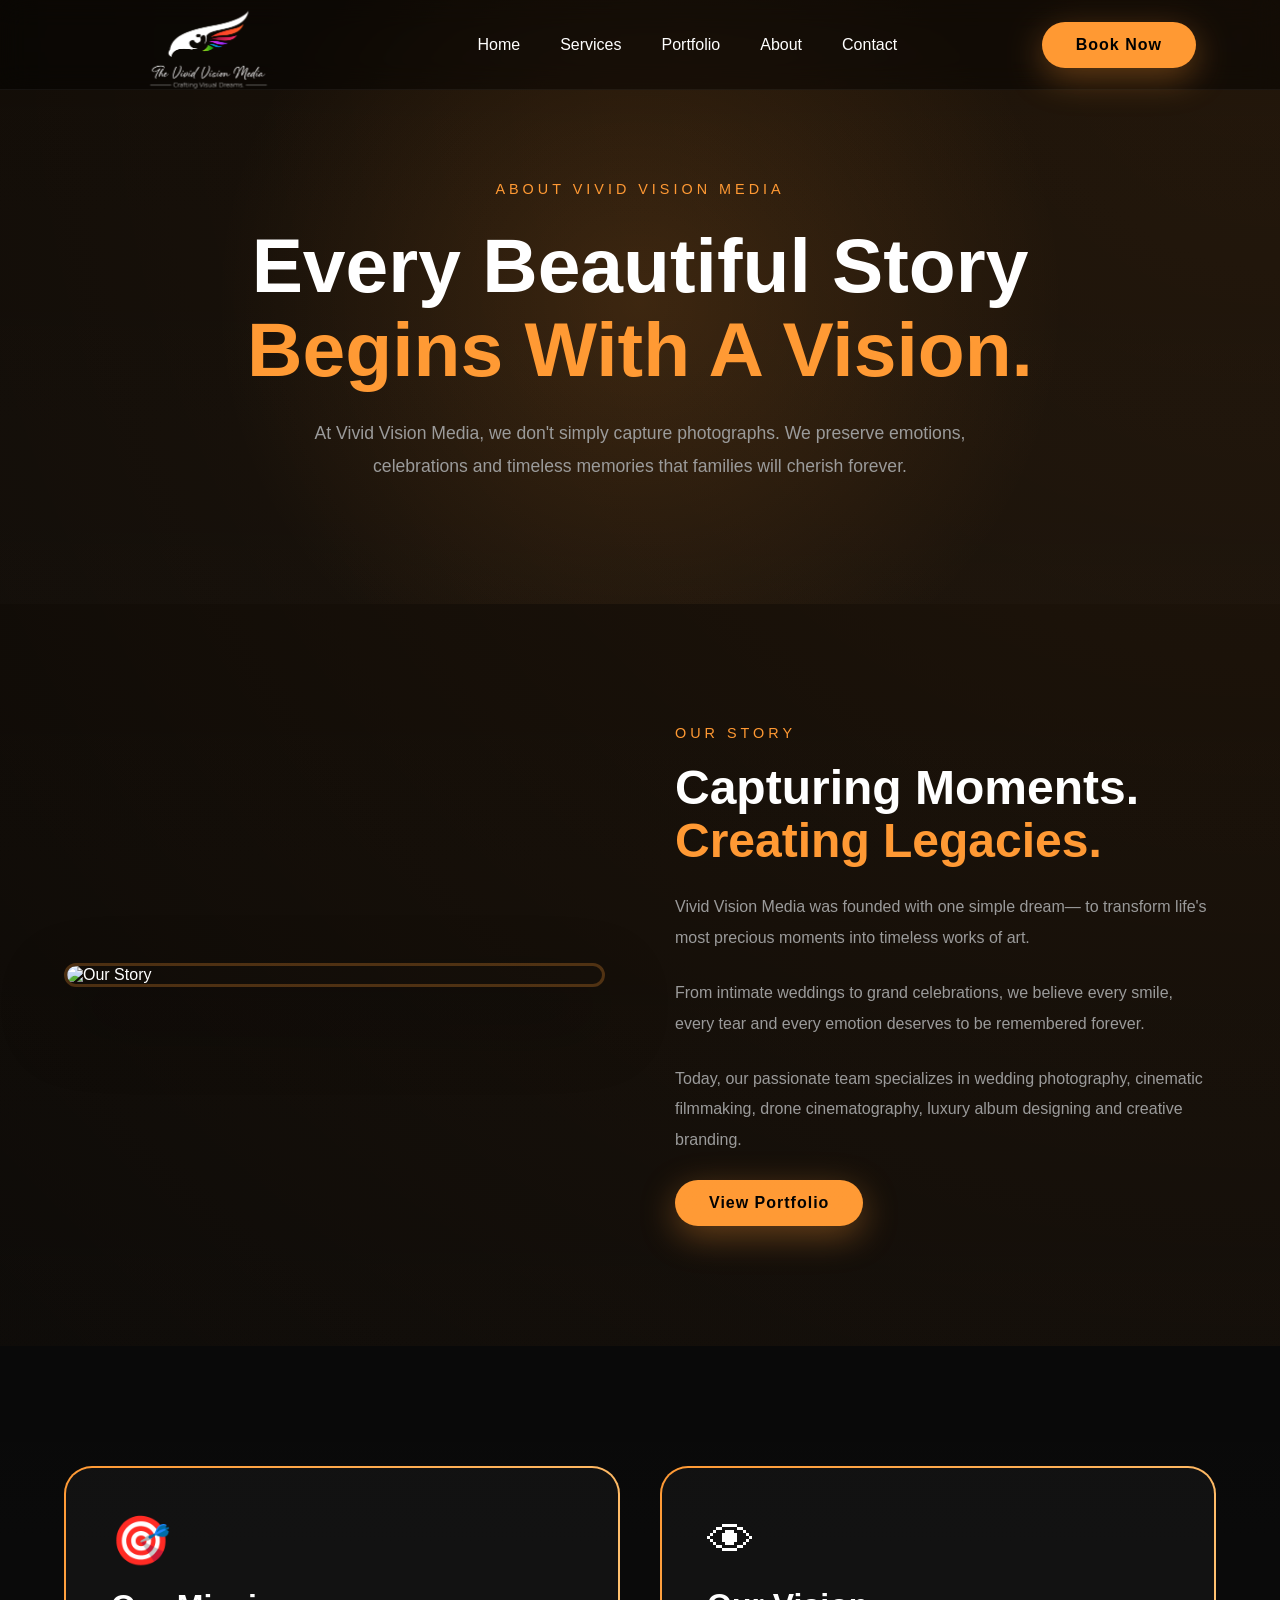
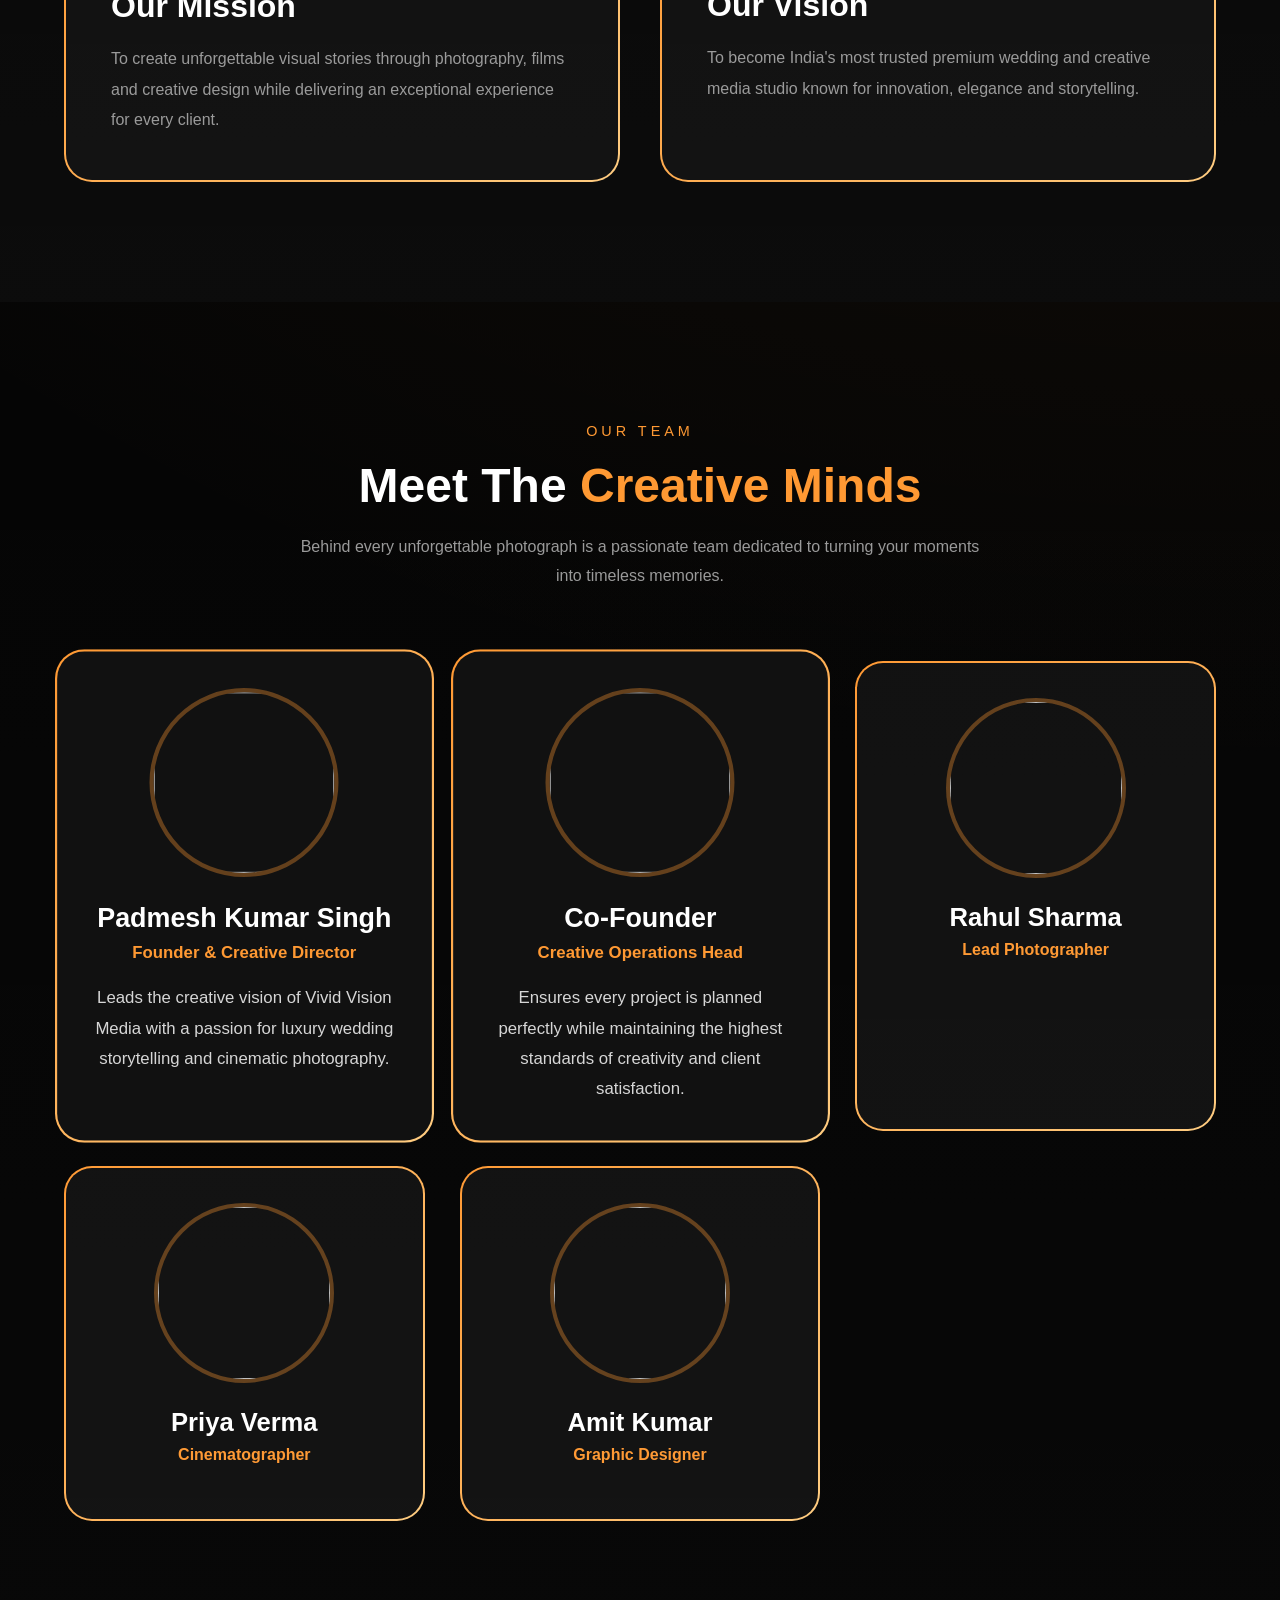
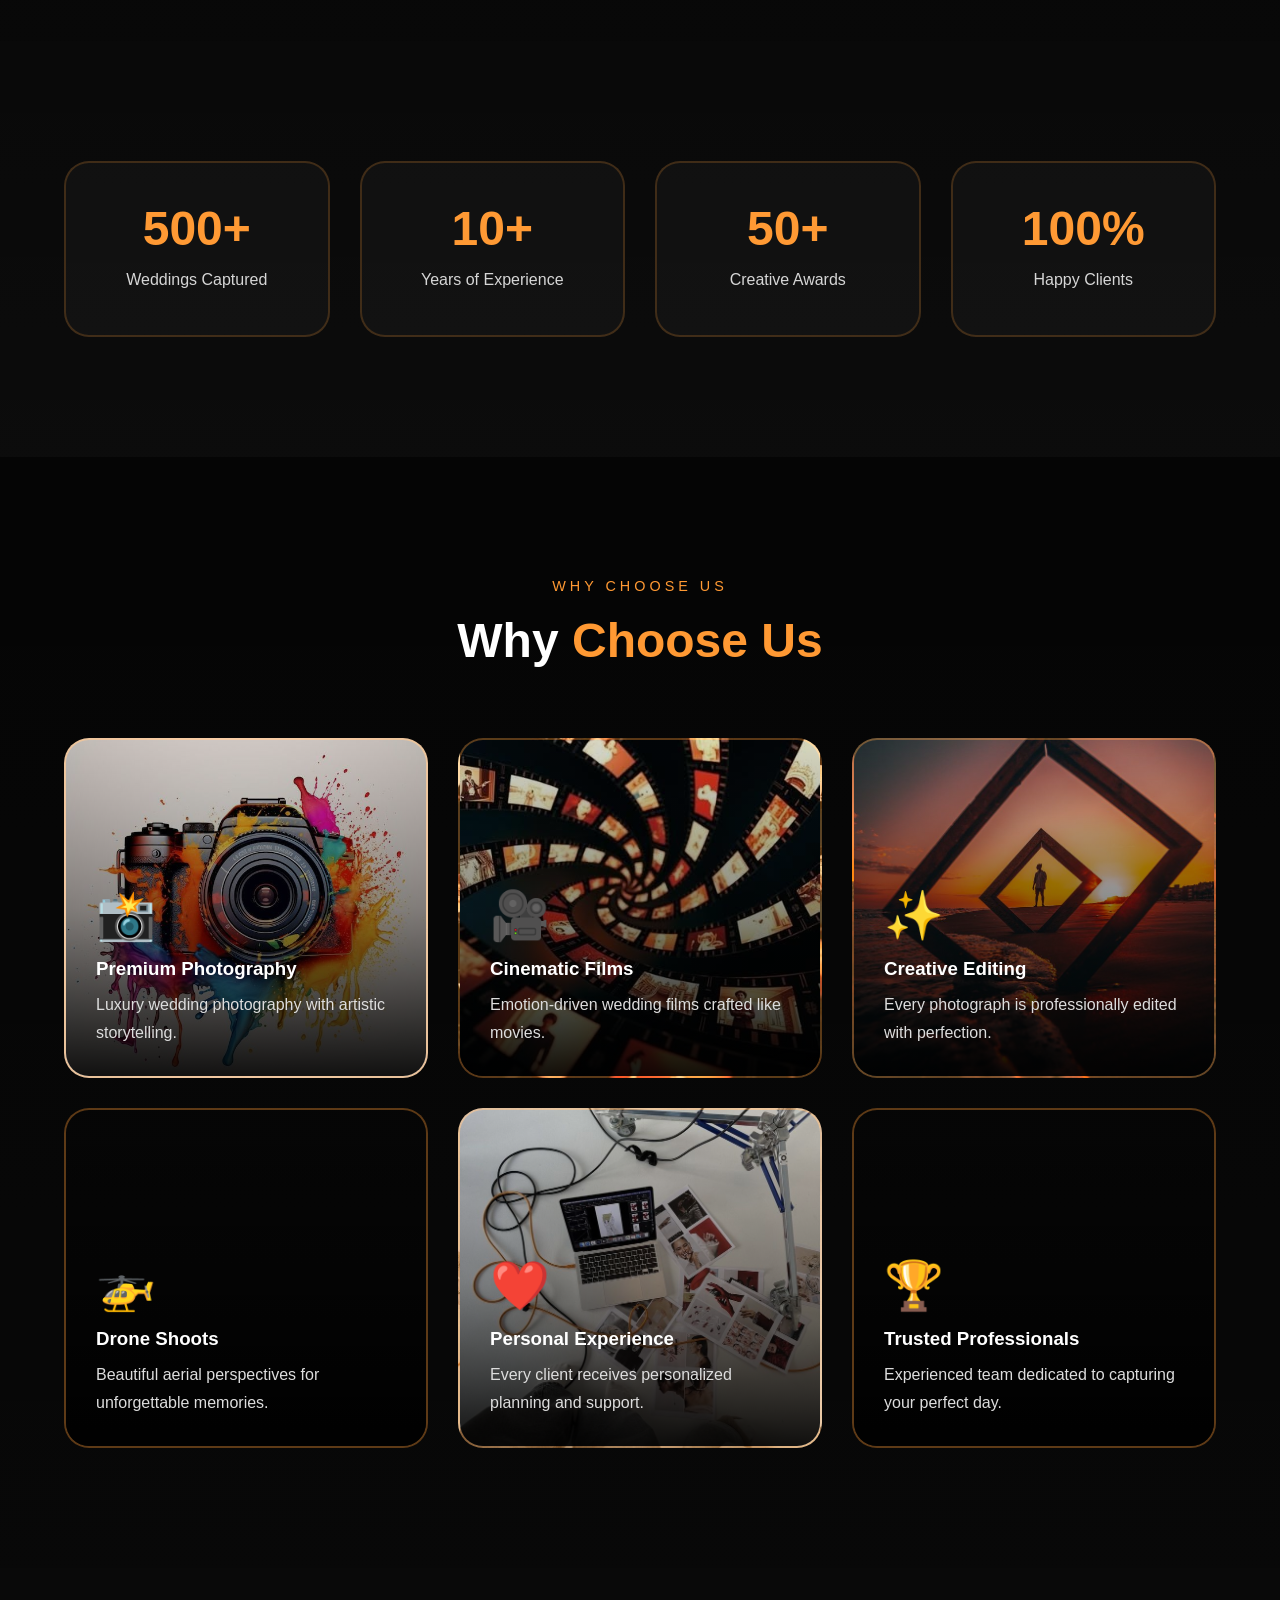
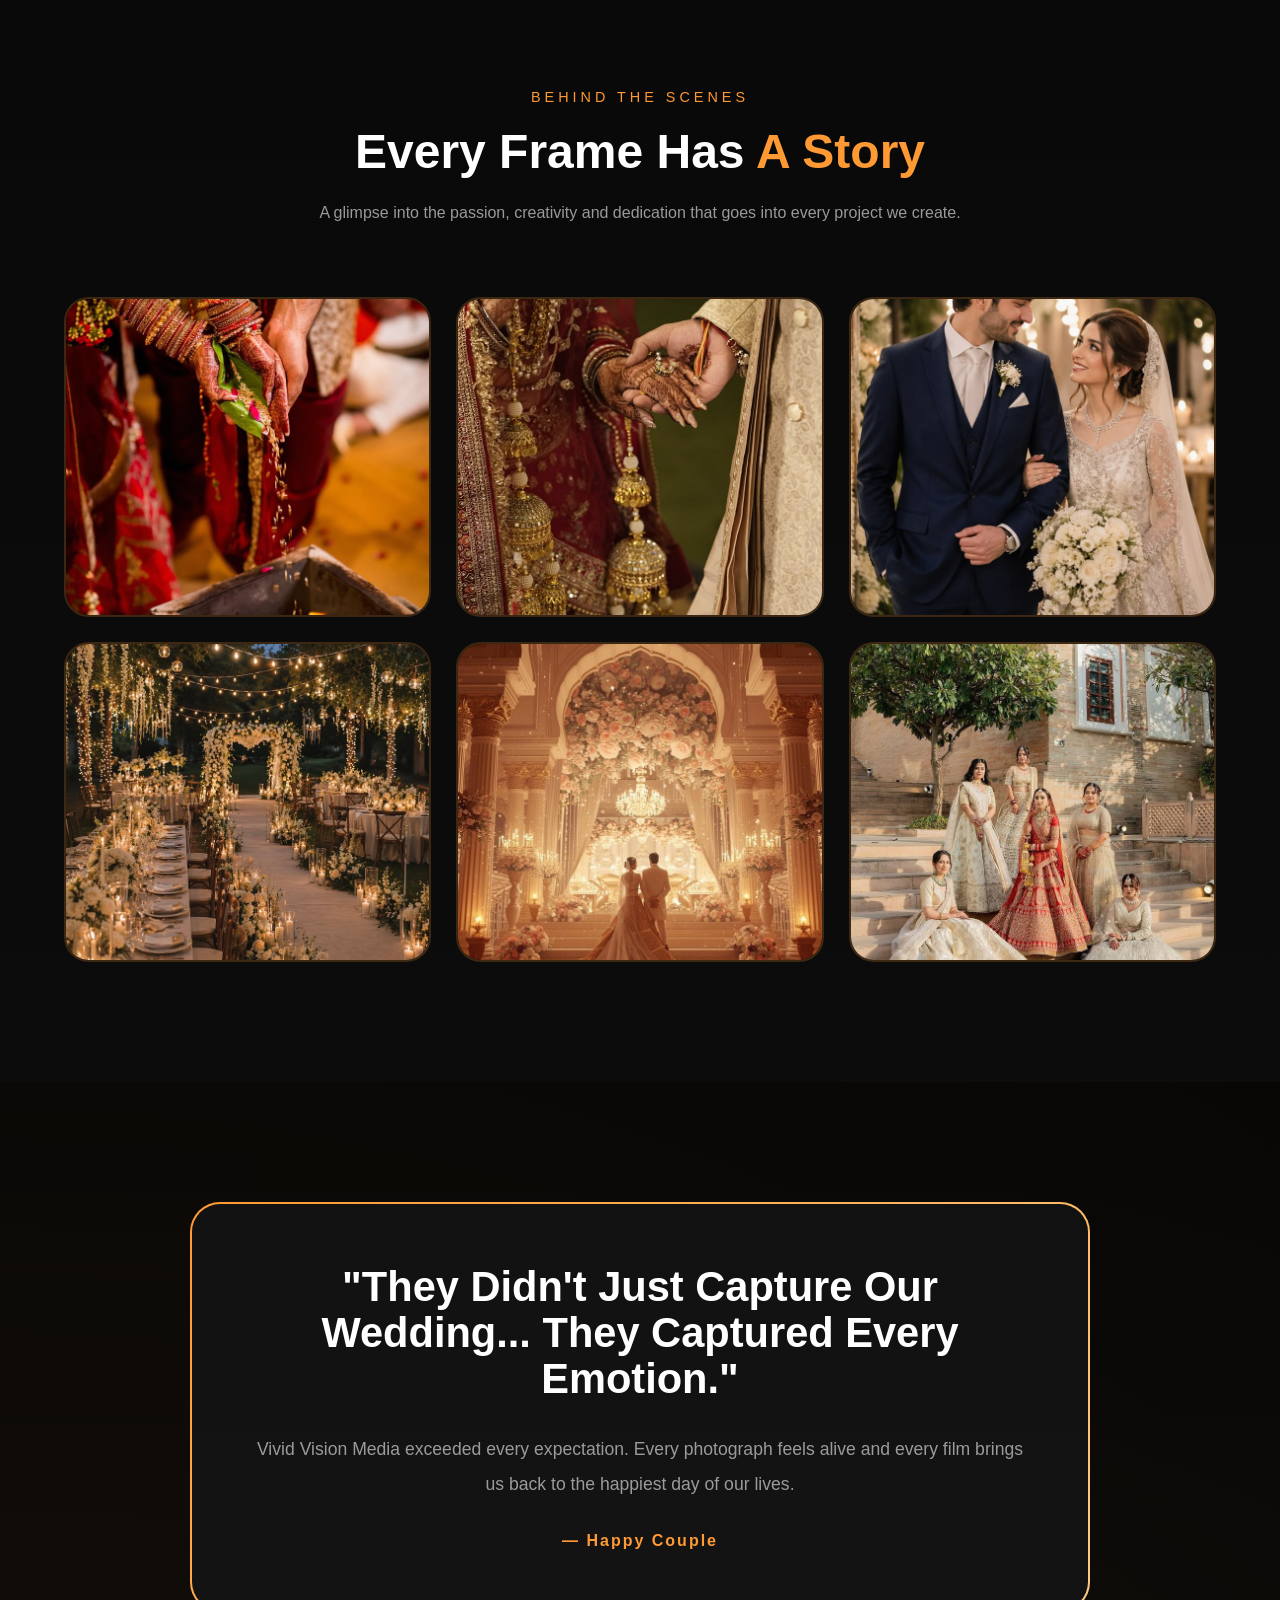
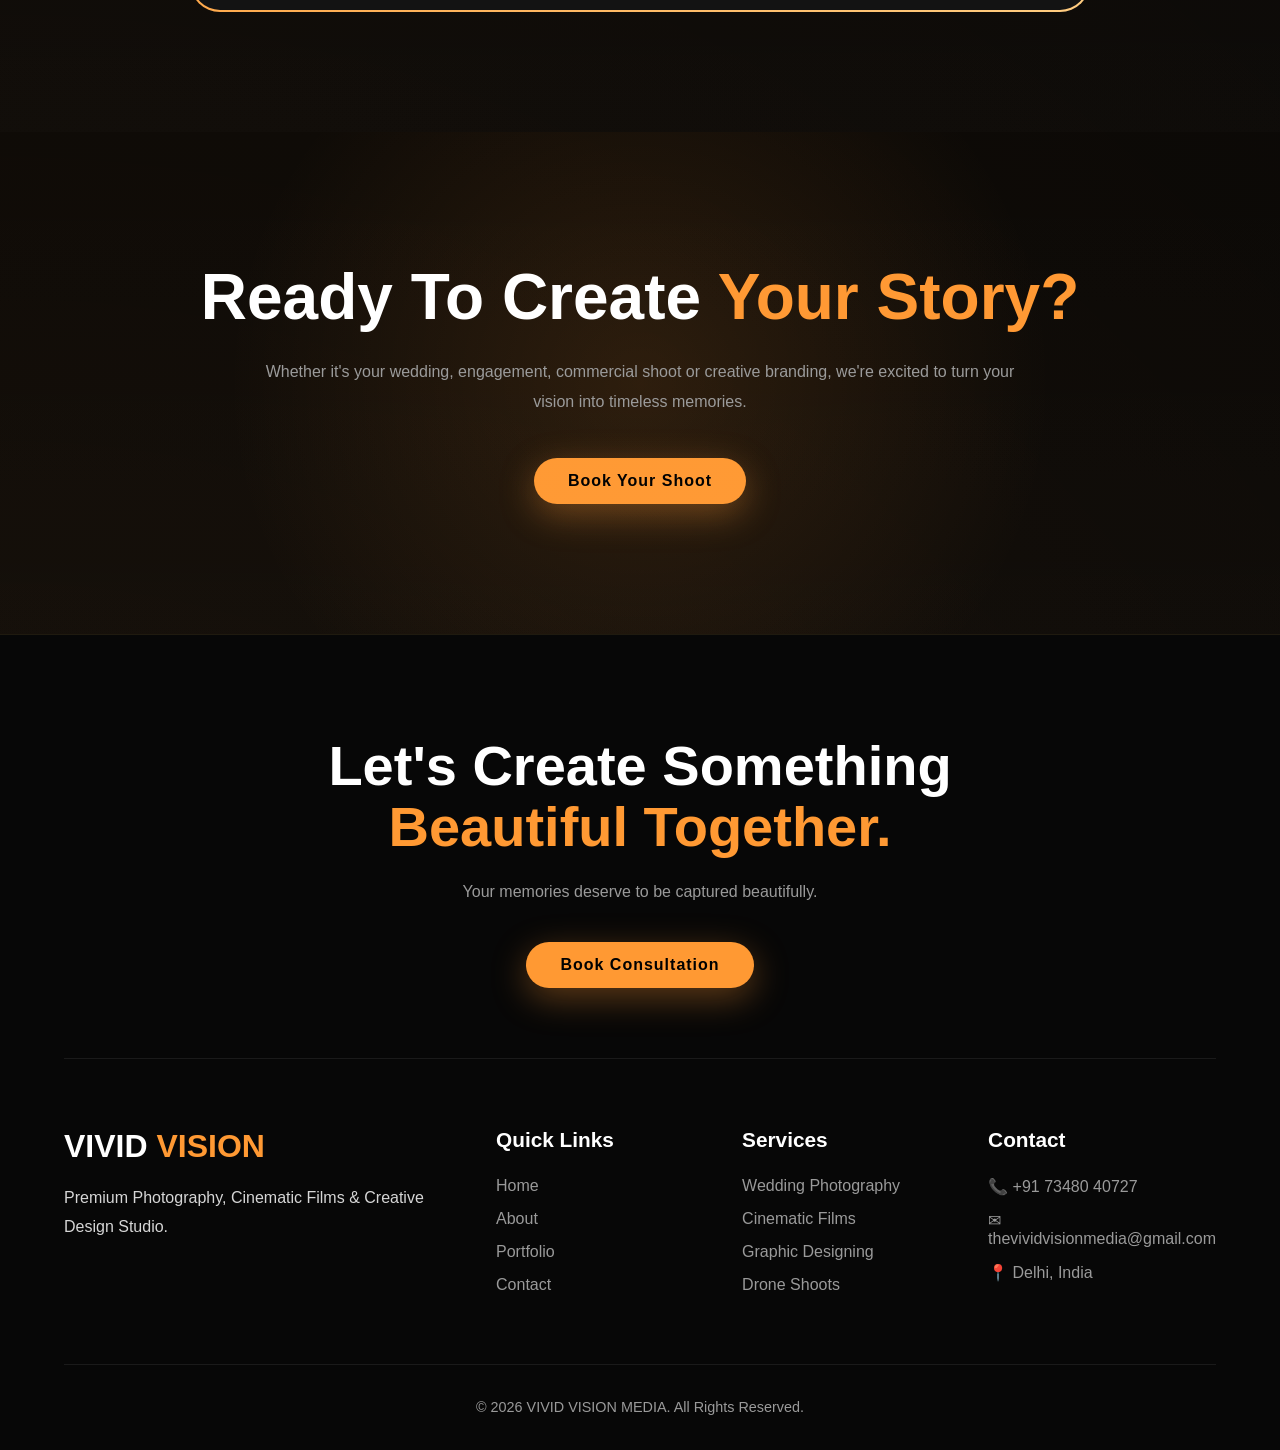
==== commit efdd74c9: "iamges uploaded in my frame section of the about page" ====
--- a/about.html
+++ b/about.html
@@ -350,88 +350,73 @@
 
 <section class="why-us">
 
-<div class="container">
-
-<div class="section-header">
-
-<span class="section-tag">
-
-WHY CHOOSE US
-
-</span>
-
-<h2 class="section-title">
-
-Why Couples <span>Choose Vivid Vision</span>
-
-</h2>
-
-</div>
-
-<div class="why-grid">
-
-<div class="why-card">
-
-<div class="why-icon">📸</div>
-
-<h3>Premium Photography</h3>
-
-<p>
-
-Luxury wedding photography with artistic storytelling.
-
-</p>
-
-</div>
-
-<div class="why-card">
-
-<div class="why-icon">🎥</div>
-
-<h3>Cinematic Films</h3>
-
-<p>
-
-Emotion-driven wedding films crafted like movies.
-
-</p>
-
-</div>
-
-<div class="why-card">
-
-<div class="why-icon">✨</div>
-
-<h3>Creative Editing</h3>
-
-<p>
-
-Every photograph is professionally edited with perfection.
-
-</p>
-
-</div>
-
-<div class="why-card">
-
-<div class="why-icon">❤️</div>
-
-<h3>Personal Experience</h3>
-
-<p>
-
-Every client receives personalized planning and support.
-
-</p>
-
-</div>
-
-</div>
-
-</div>
-
-</section>
-
+    <div class="container">
+
+        <div class="section-header">
+
+            <span class="section-tag">WHY CHOOSE US</span>
+
+            <h2 class="section-title">
+                Why <span>Choose Us</span>
+            </h2>
+
+        </div>
+
+        <div class="why-grid">
+
+            <div class="why-card card1">
+                <div class="overlay">
+                    <div class="why-icon">📸</div>
+                    <h3>Premium Photography</h3>
+                    <p>Luxury wedding photography with artistic storytelling.</p>
+                </div>
+            </div>
+
+            <div class="why-card card2">
+                <div class="overlay">
+                    <div class="why-icon">🎥</div>
+                    <h3>Cinematic Films</h3>
+                    <p>Emotion-driven wedding films crafted like movies.</p>
+                </div>
+            </div>
+
+            <div class="why-card card3">
+                <div class="overlay">
+                    <div class="why-icon">✨</div>
+                    <h3>Creative Editing</h3>
+                    <p>Every photograph is professionally edited with perfection.</p>
+                </div>
+            </div>
+
+            <div class="why-card card4">
+                <div class="overlay">
+                    <div class="why-icon">🚁</div>
+                    <h3>Drone Shoots</h3>
+                    <p>Beautiful aerial perspectives for unforgettable memories.</p>
+                </div>
+            </div>
+
+            <div class="why-card card5">
+                <div class="overlay">
+                    <div class="why-icon">❤️</div>
+                    <h3>Personal Experience</h3>
+                    <p>Every client receives personalized planning and support.</p>
+                </div>
+            </div>
+
+            <div class="why-card card6">
+                <div class="overlay">
+                    <div class="why-icon">🏆</div>
+                    <h3>Trusted Professionals</h3>
+                    <p>Experienced team dedicated to capturing your perfect day.</p>
+                </div>
+            </div>
+
+        </div>
+
+    </div>
+
+</section>
 <!--==================== BEHIND THE SCENES ====================-->
 
 <section class="gallery">
@@ -455,12 +440,12 @@
 
         <div class="gallery-grid">
 
-            <img src="images/gallery/gallery1.jpg" alt="">
-            <img src="images/gallery/gallery2.jpg" alt="">
-            <img src="images/gallery/gallery3.jpg" alt="">
-            <img src="images/gallery/gallery4.jpg" alt="">
-            <img src="images/gallery/gallery5.jpg" alt="">
-            <img src="images/gallery/gallery6.jpg" alt="">
+            <img src="images/hero/img1.jpg" alt="">
+            <img src="images/hero/img2.jpg" alt="">
+            <img src="images/hero/img3.jpg" alt="">
+            <img src="images/hero/img4.jpg" alt="">
+            <img src="images/hero/img5.jpg" alt="">
+            <img src="images/hero/img6.jpg" alt="">
 
         </div>
 
--- a/css/style.css
+++ b/css/style.css
@@ -1775,44 +1775,45 @@
 
 display:grid;
 
-grid-template-columns:repeat(2,1fr);
-
-gap:35px;
+grid-template-columns:repeat(3,1fr);
+
+gap:30px;
 
 margin-top:70px;
 }
 
 .why-card{
-
-padding:40px;
-
-border-radius:25px;
-
-background:
-linear-gradient(#111,#111),
-linear-gradient(135deg,#ff9933,#ffcc80);
-
-background-origin:border-box;
-
-background-clip:padding-box,border-box;
-
-border:2px solid transparent;
-
-transition:.45s;
+ 
+    position:relative;
+
+    height:340px;
+
+    border-radius:25px;
+
+    overflow:hidden;
+
+    border:2px solid rgba(255,153,51,.35);
+
+    background-size:cover;
+
+    background-position:center;
+
+    transition:.5s;
+
 }
 
 .why-card:hover{
 
 transform:translateY(-10px);
 
-box-shadow:0 0 35px rgba(255,153,51,.30);
+box-shadow:0 0 35px rgba(255,153,51,.35);
 }
 
 .why-icon{
 
 font-size:3rem;
 
-margin-bottom:20px;
+margin-bottom:15px;
 }
 
 .why-card h3{
@@ -1825,6 +1826,80 @@
 color:var(--gray);
 
 line-height:1.8;
+}
+.overlay{
+
+    position:absolute;
+
+    inset:0;
+
+    display:flex;
+
+    flex-direction:column;
+
+    justify-content:flex-end;
+
+    padding:30px;
+
+    background:linear-gradient(
+        to top,
+        rgba(0,0,0,.92),
+        rgba(0,0,0,.45),
+        rgba(0,0,0,.15)
+    );
+
+}
+
+.overlay h3{
+
+    color:#fff;
+
+    margin-bottom:12px;
+
+}
+
+.overlay p{
+
+    color:#ddd;
+
+    line-height:1.7;
+
+}
+
+.card1{
+
+background-image:url("../images/hero/img7.jpg");
+
+}
+
+.card2{
+
+background-image:url("../images/hero/img8.jpg");
+
+}
+
+.card3{
+
+background-image:url("../images/hero/img9.jpg");
+
+}
+
+.card4{
+
+background-image:url("../images/hero/img11.jpg");
+
+}
+
+.card5{
+
+background-image:url("../images/hero/img10.jpg");
+
+}
+
+.card6{
+
+background-image:url("../images/hero/img12.jpg");
+
 }
 
 @media(max-width:992px){
@@ -2050,4 +2125,24 @@
 
 }
 
+}
+
+@media(max-width:992px){
+
+.why-grid{
+
+grid-template-columns:repeat(2,1fr);
+
+}
+
+}
+
+@media(max-width:768px){
+
+.why-grid{
+
+grid-template-columns:1fr;
+
+}
+
 }
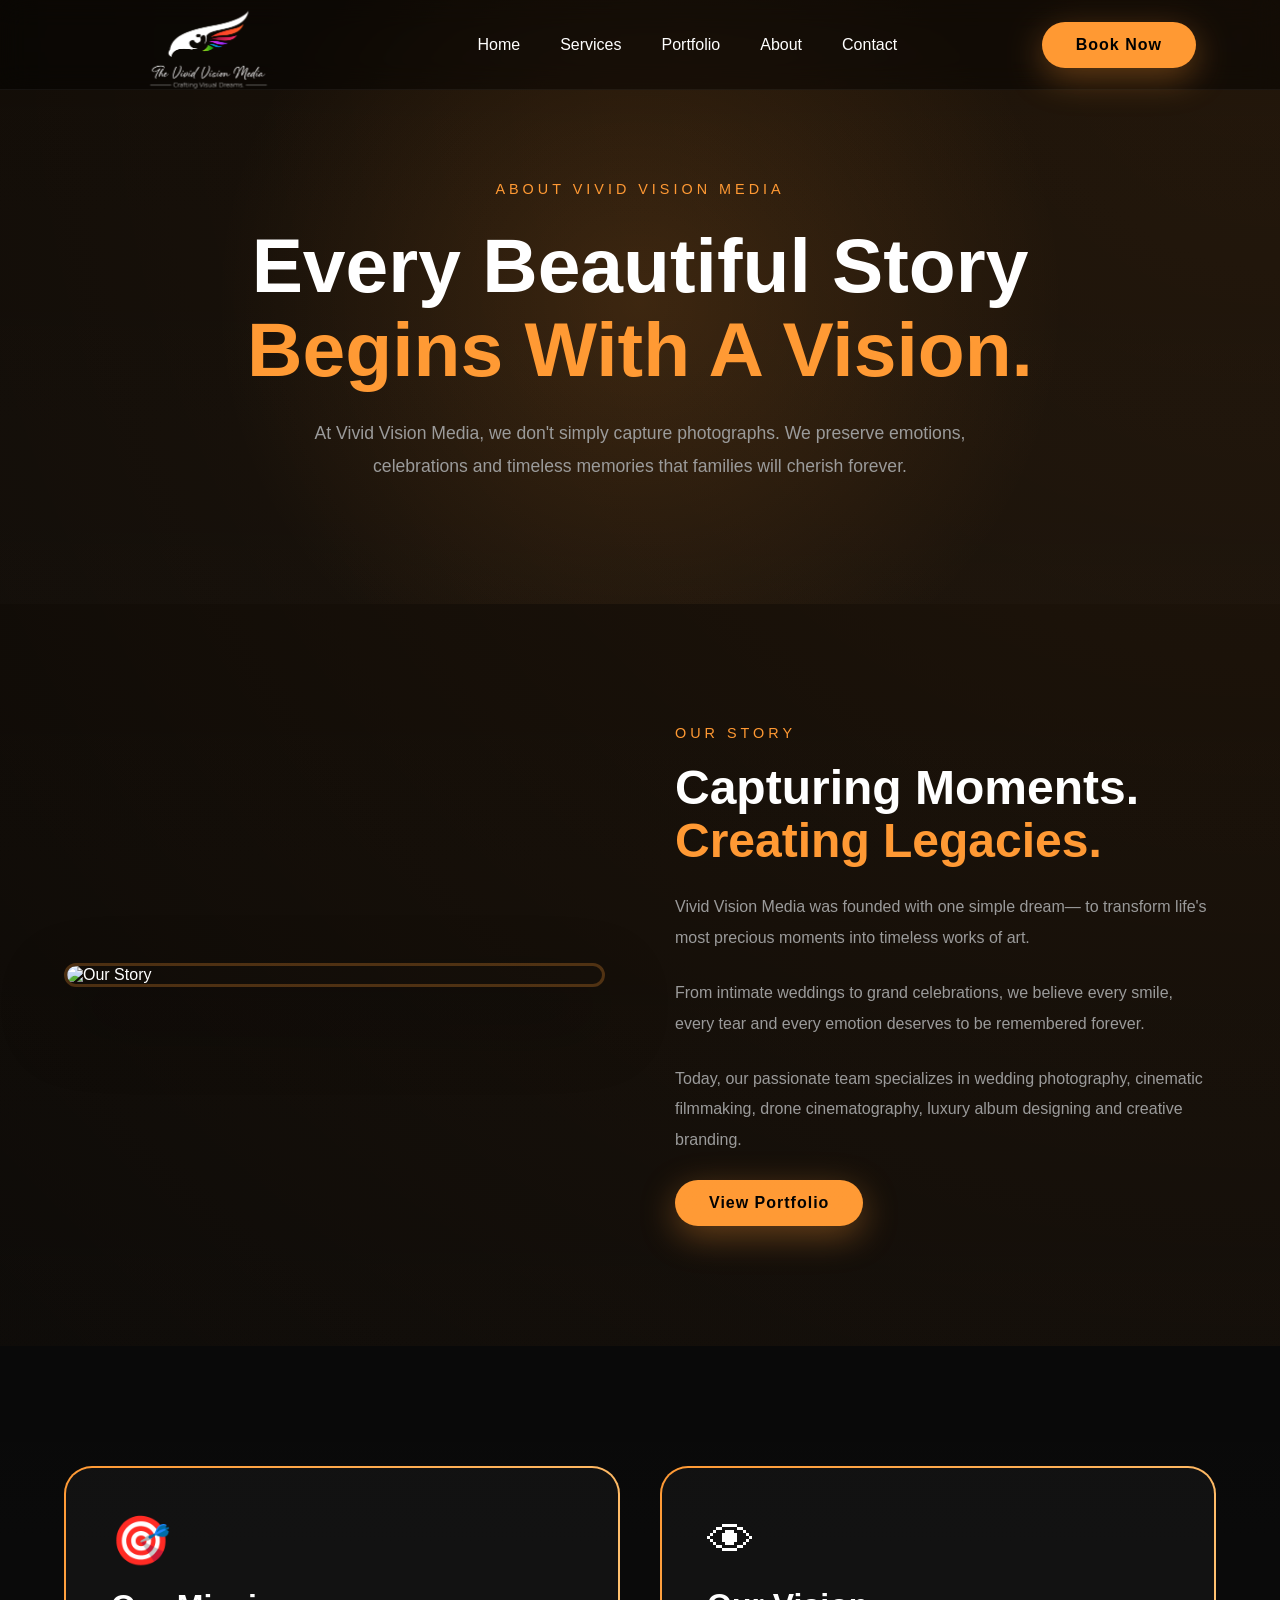
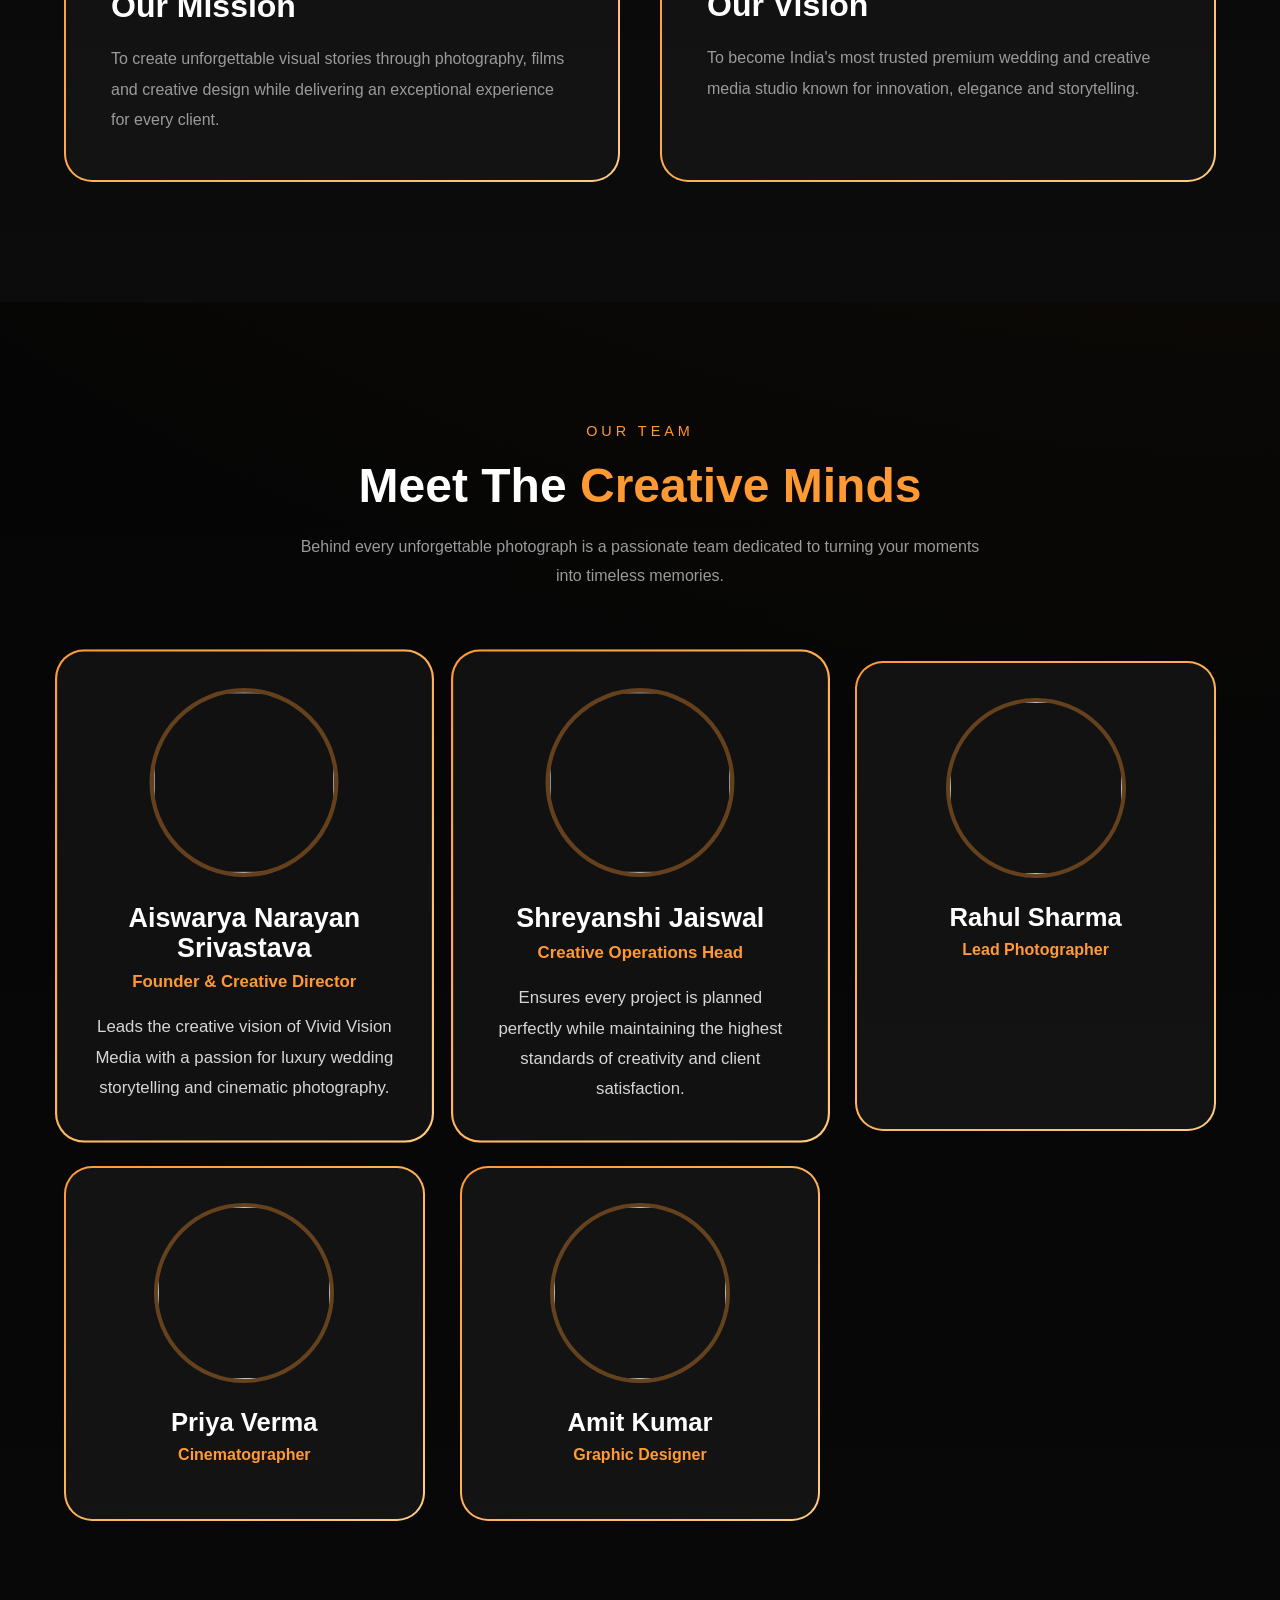
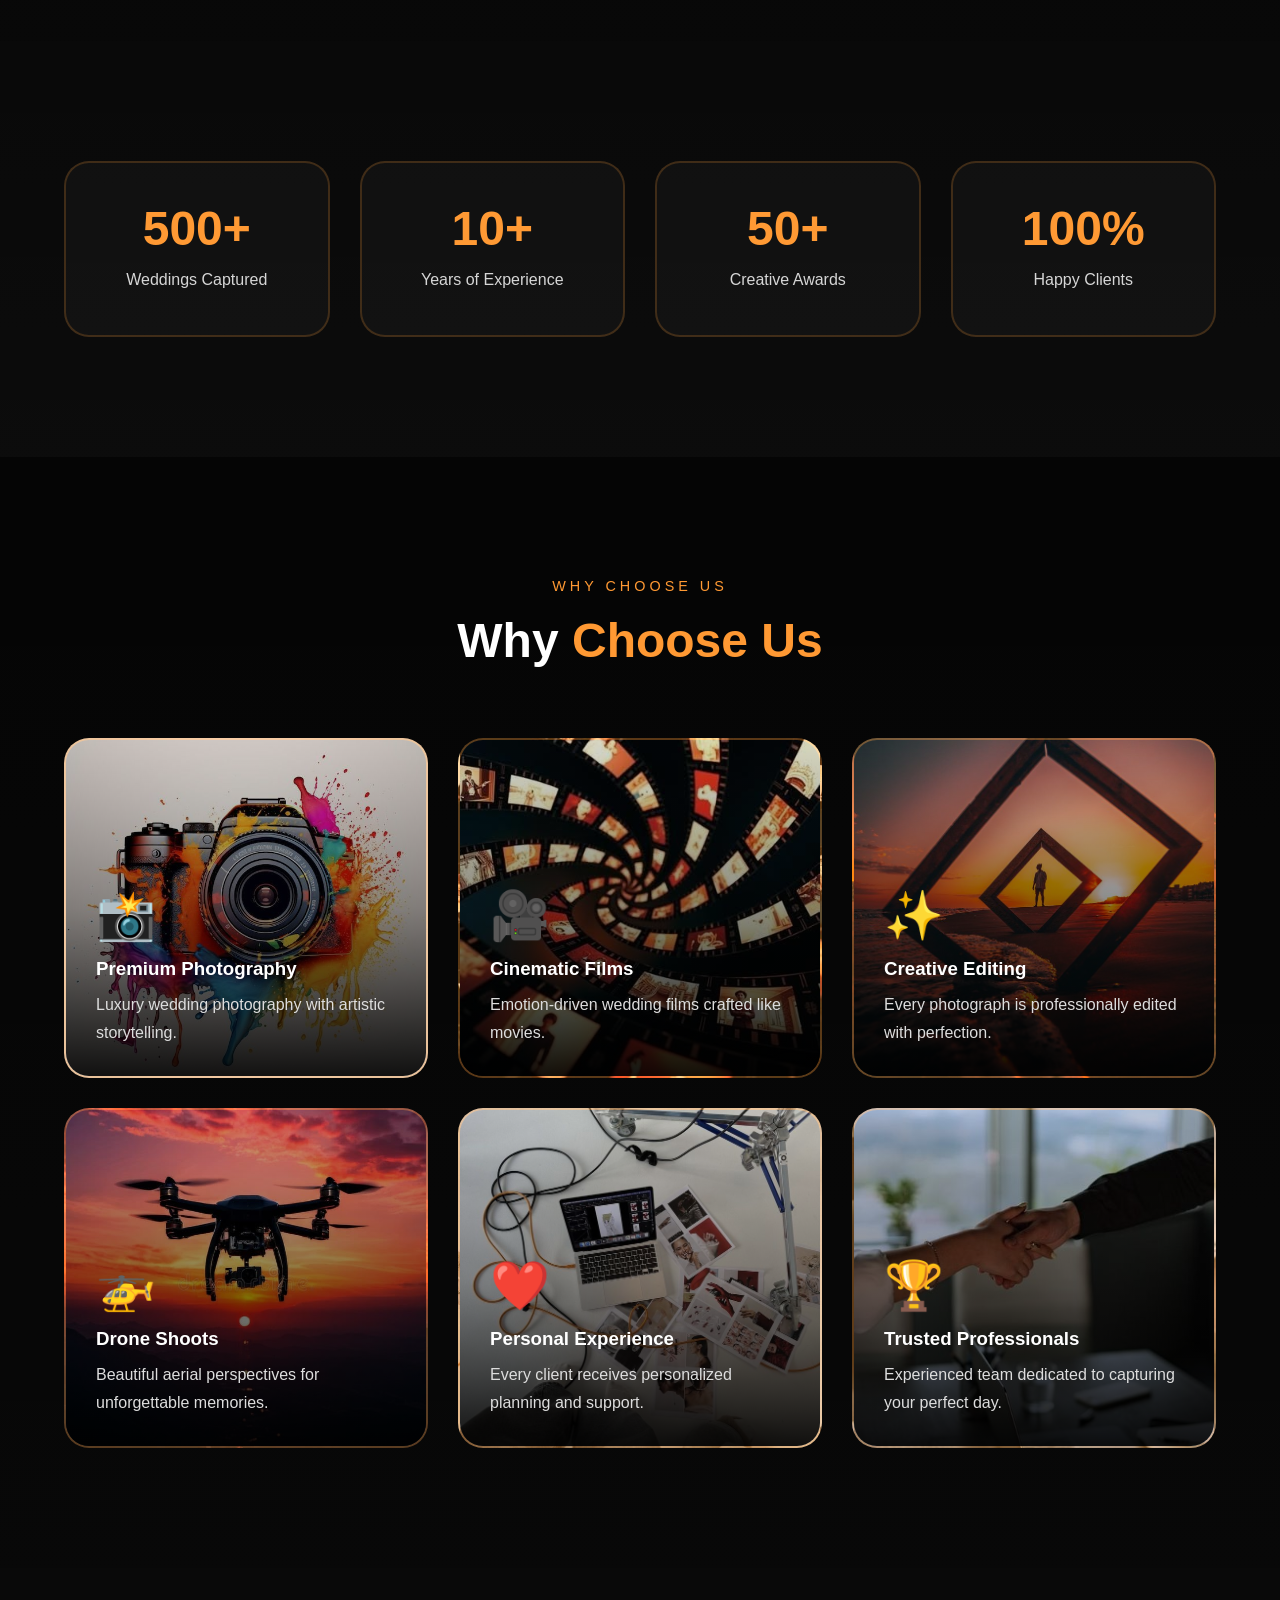
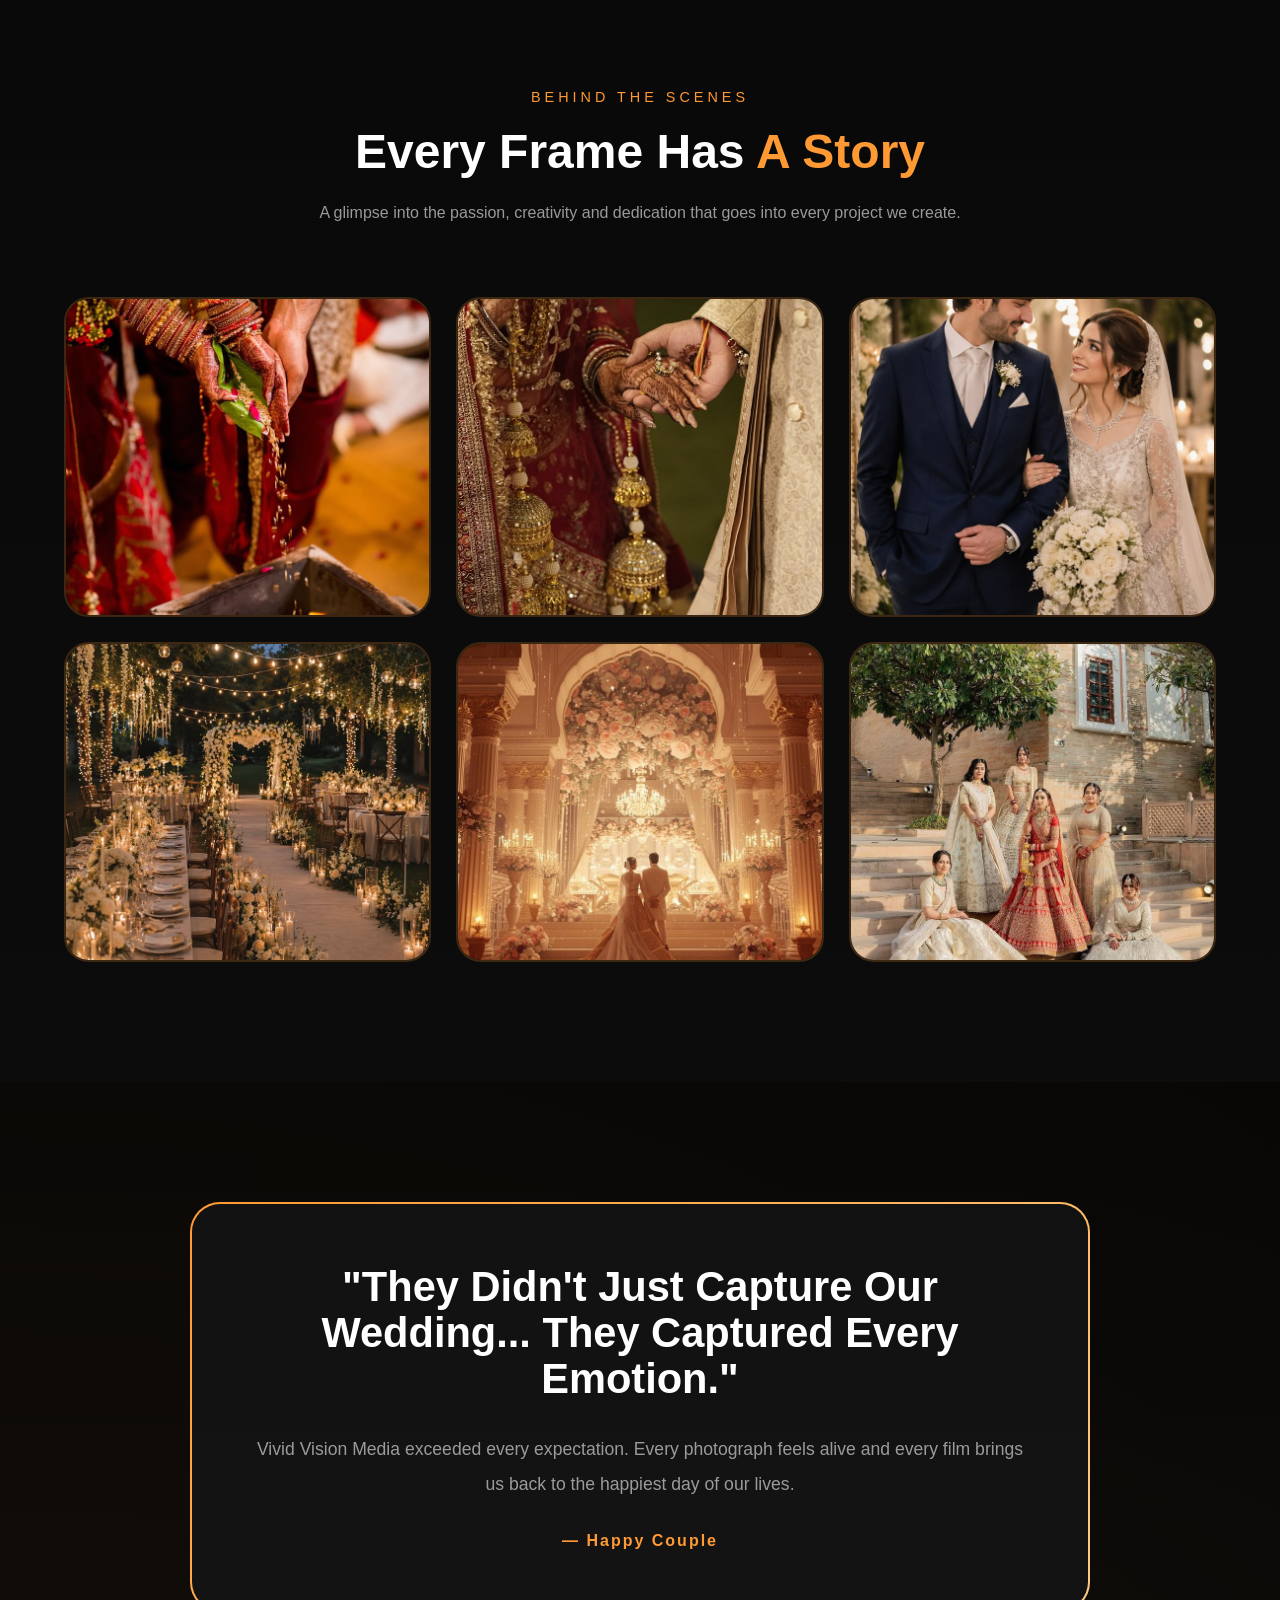
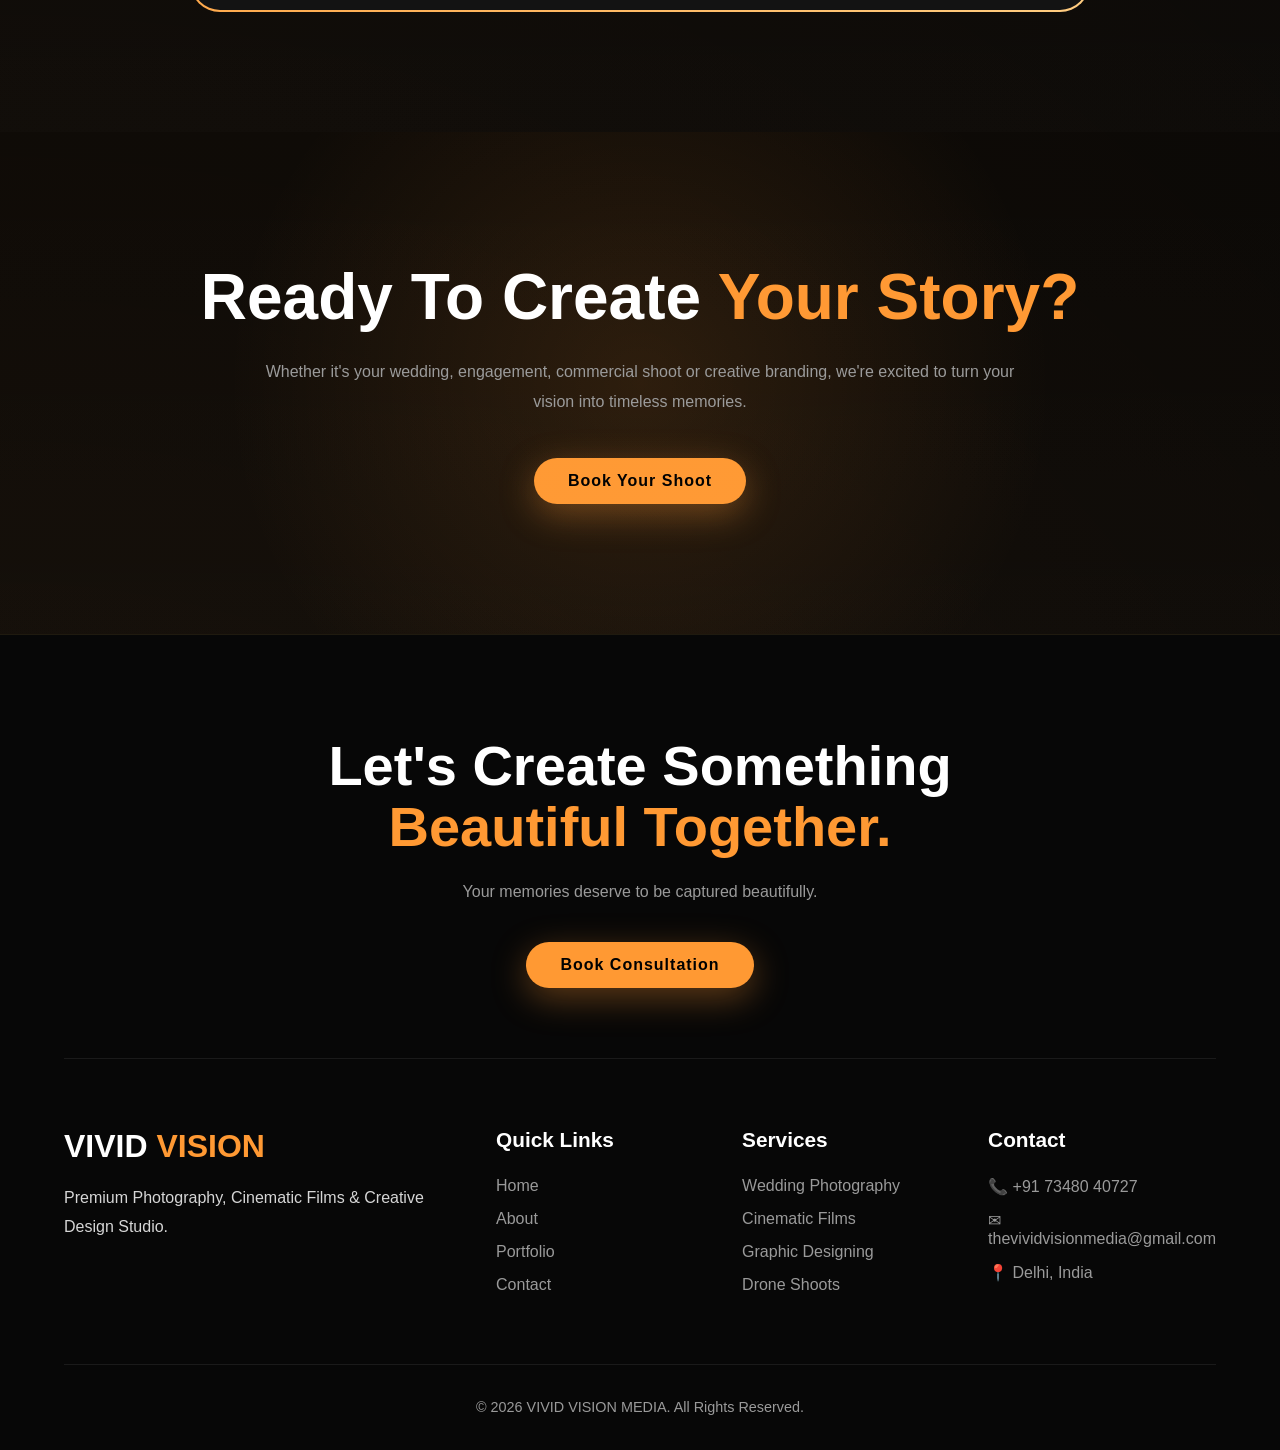
==== commit 1e20712f: "two more images added in frame" ====
--- a/about.html
+++ b/about.html
@@ -220,7 +220,7 @@
                     <img src="images/team/founder.jpg" alt="">
                 </div>
 
-                <h3>Padmesh Kumar Singh</h3>
+                <h3>Aiswarya Narayan Srivastava</h3>
 
                 <span>Founder & Creative Director</span>
 
@@ -241,7 +241,7 @@
 
                 
 
-                <h3>Co-Founder</h3>
+                <h3>Shreyanshi Jaiswal</h3>
 
                 <span>Creative Operations Head</span>
 
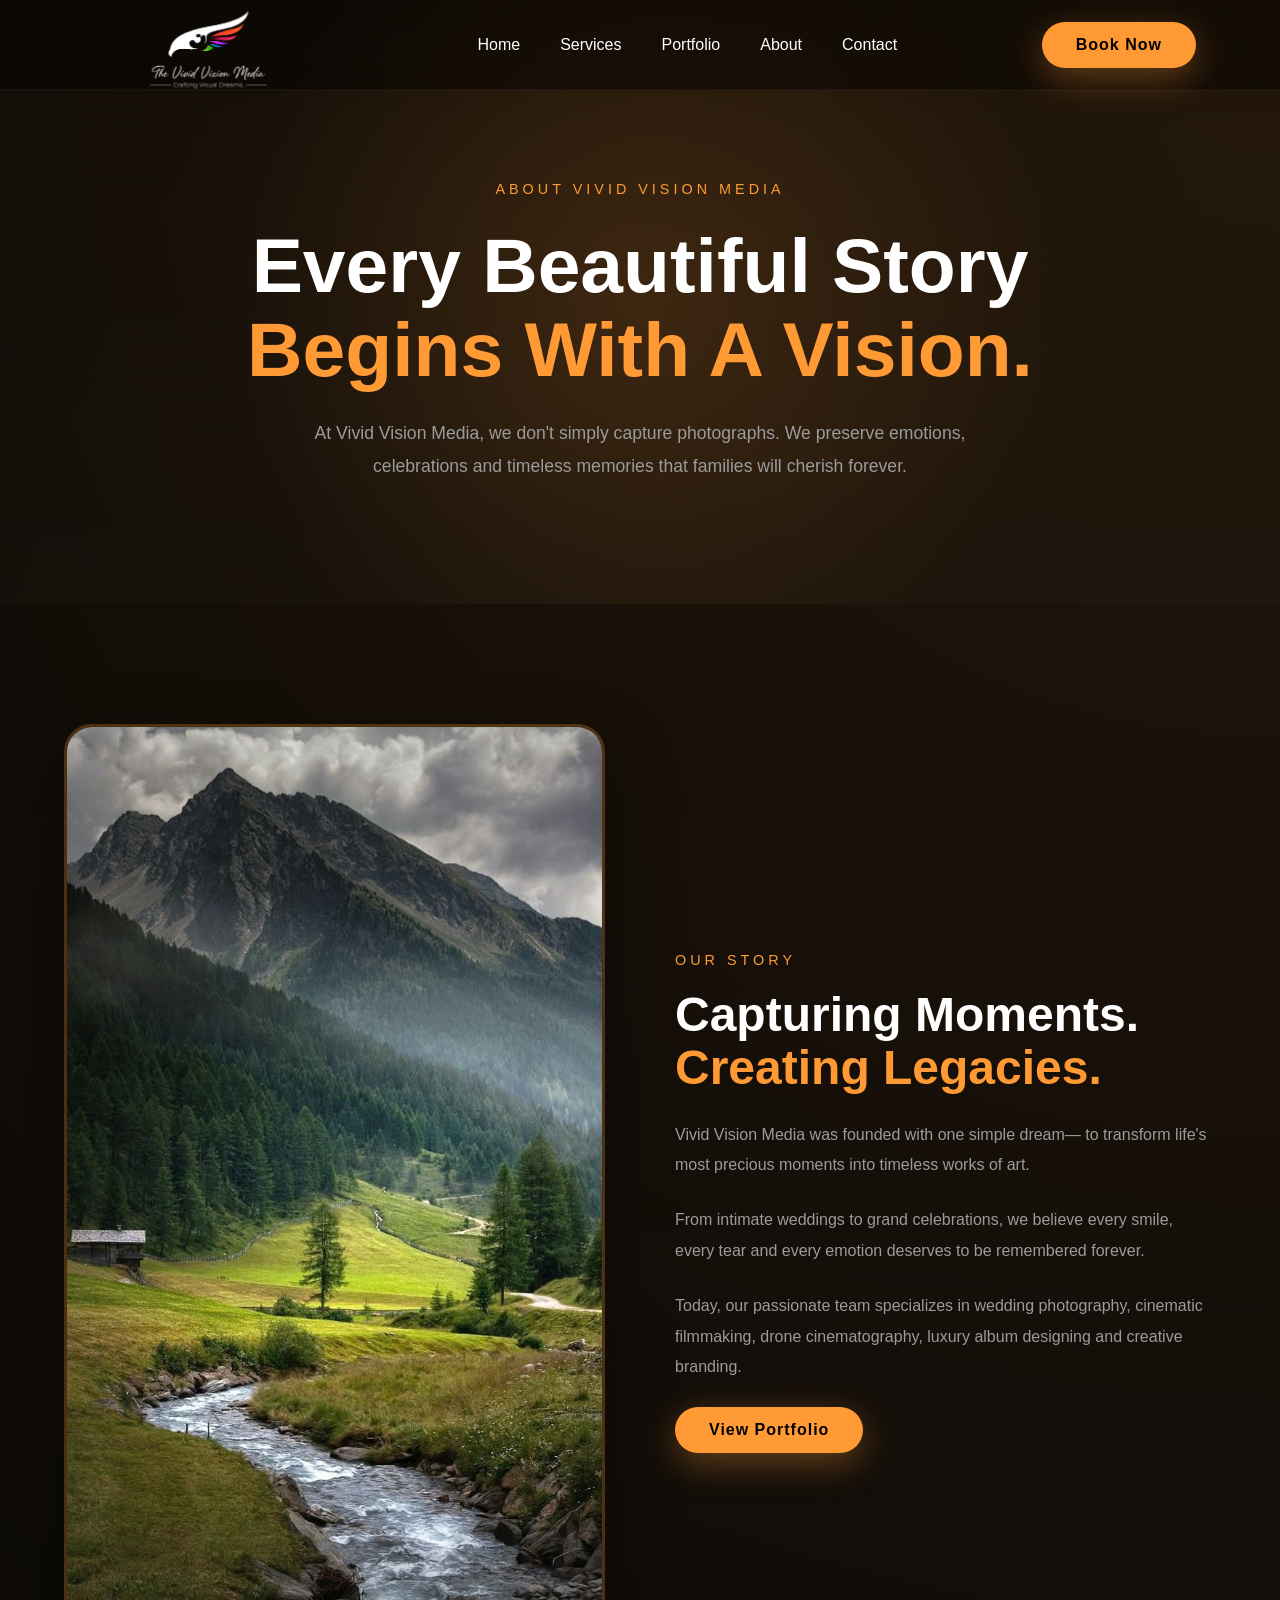
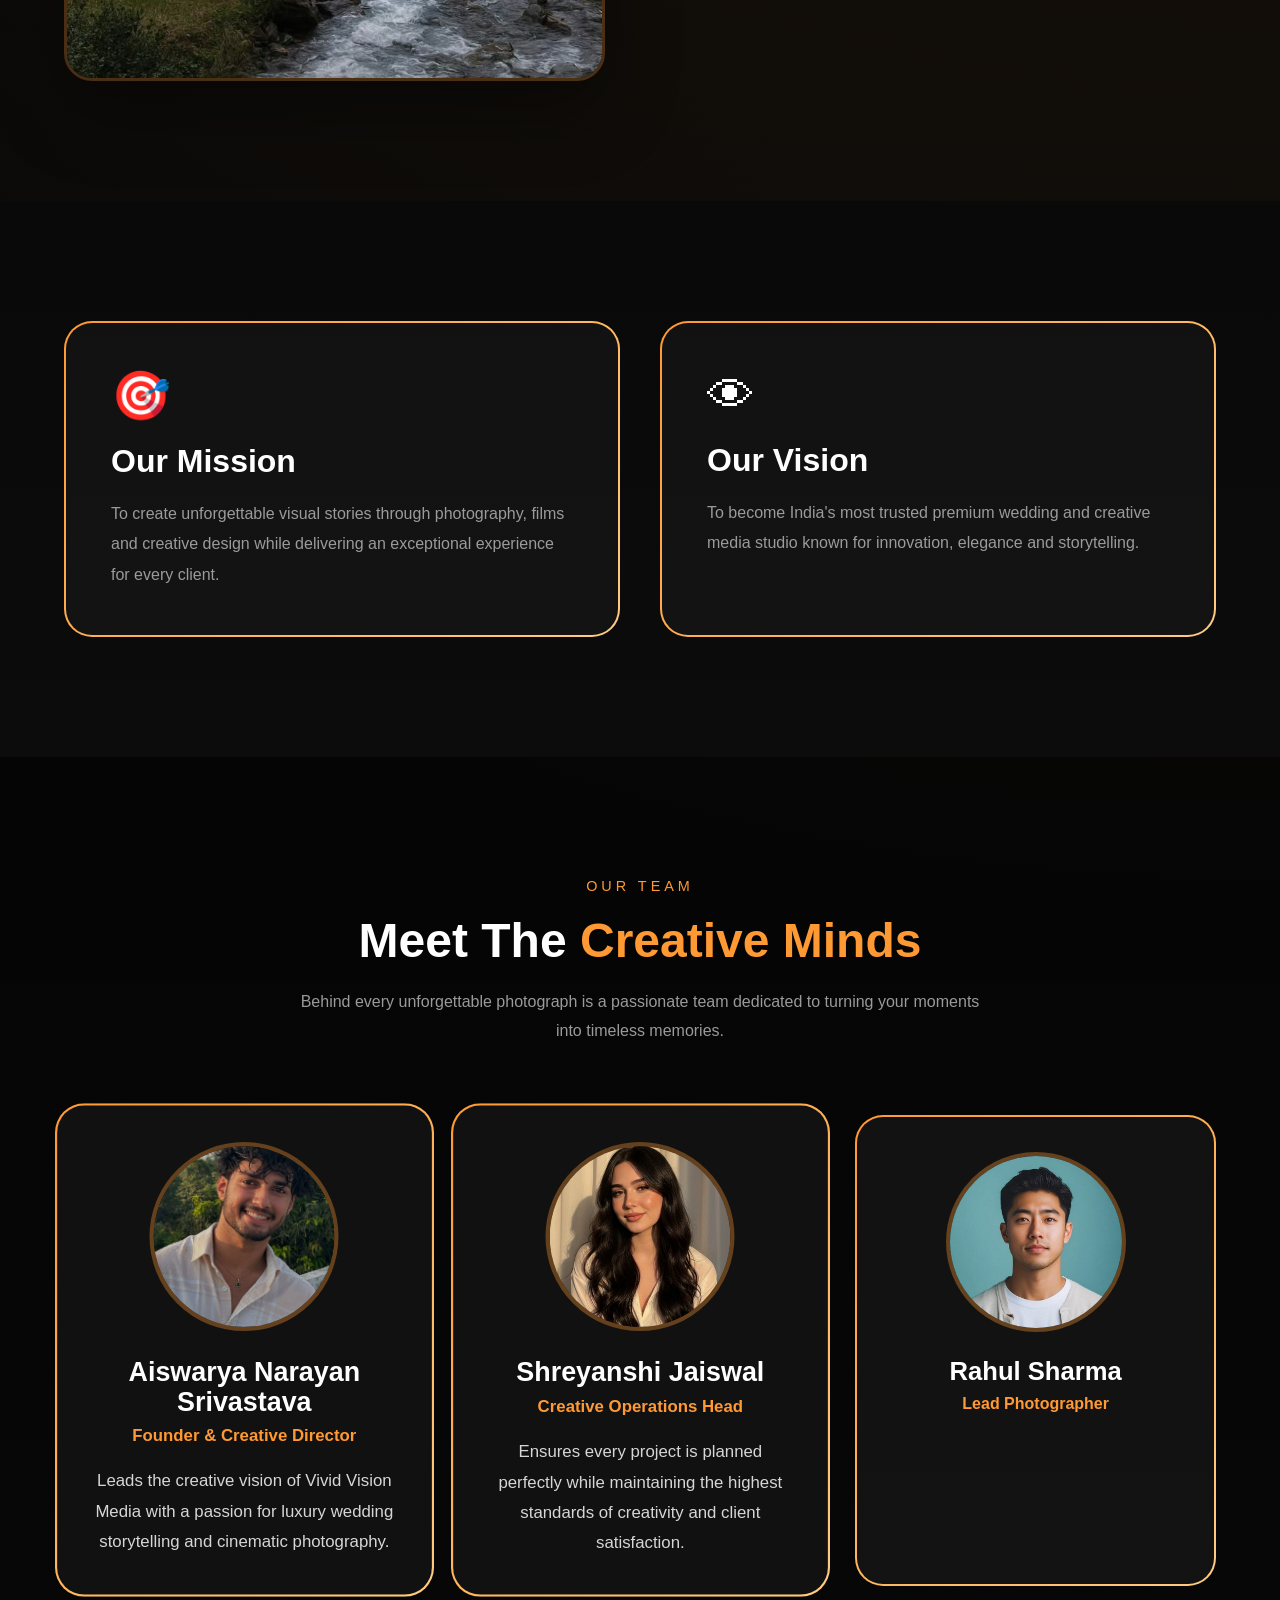
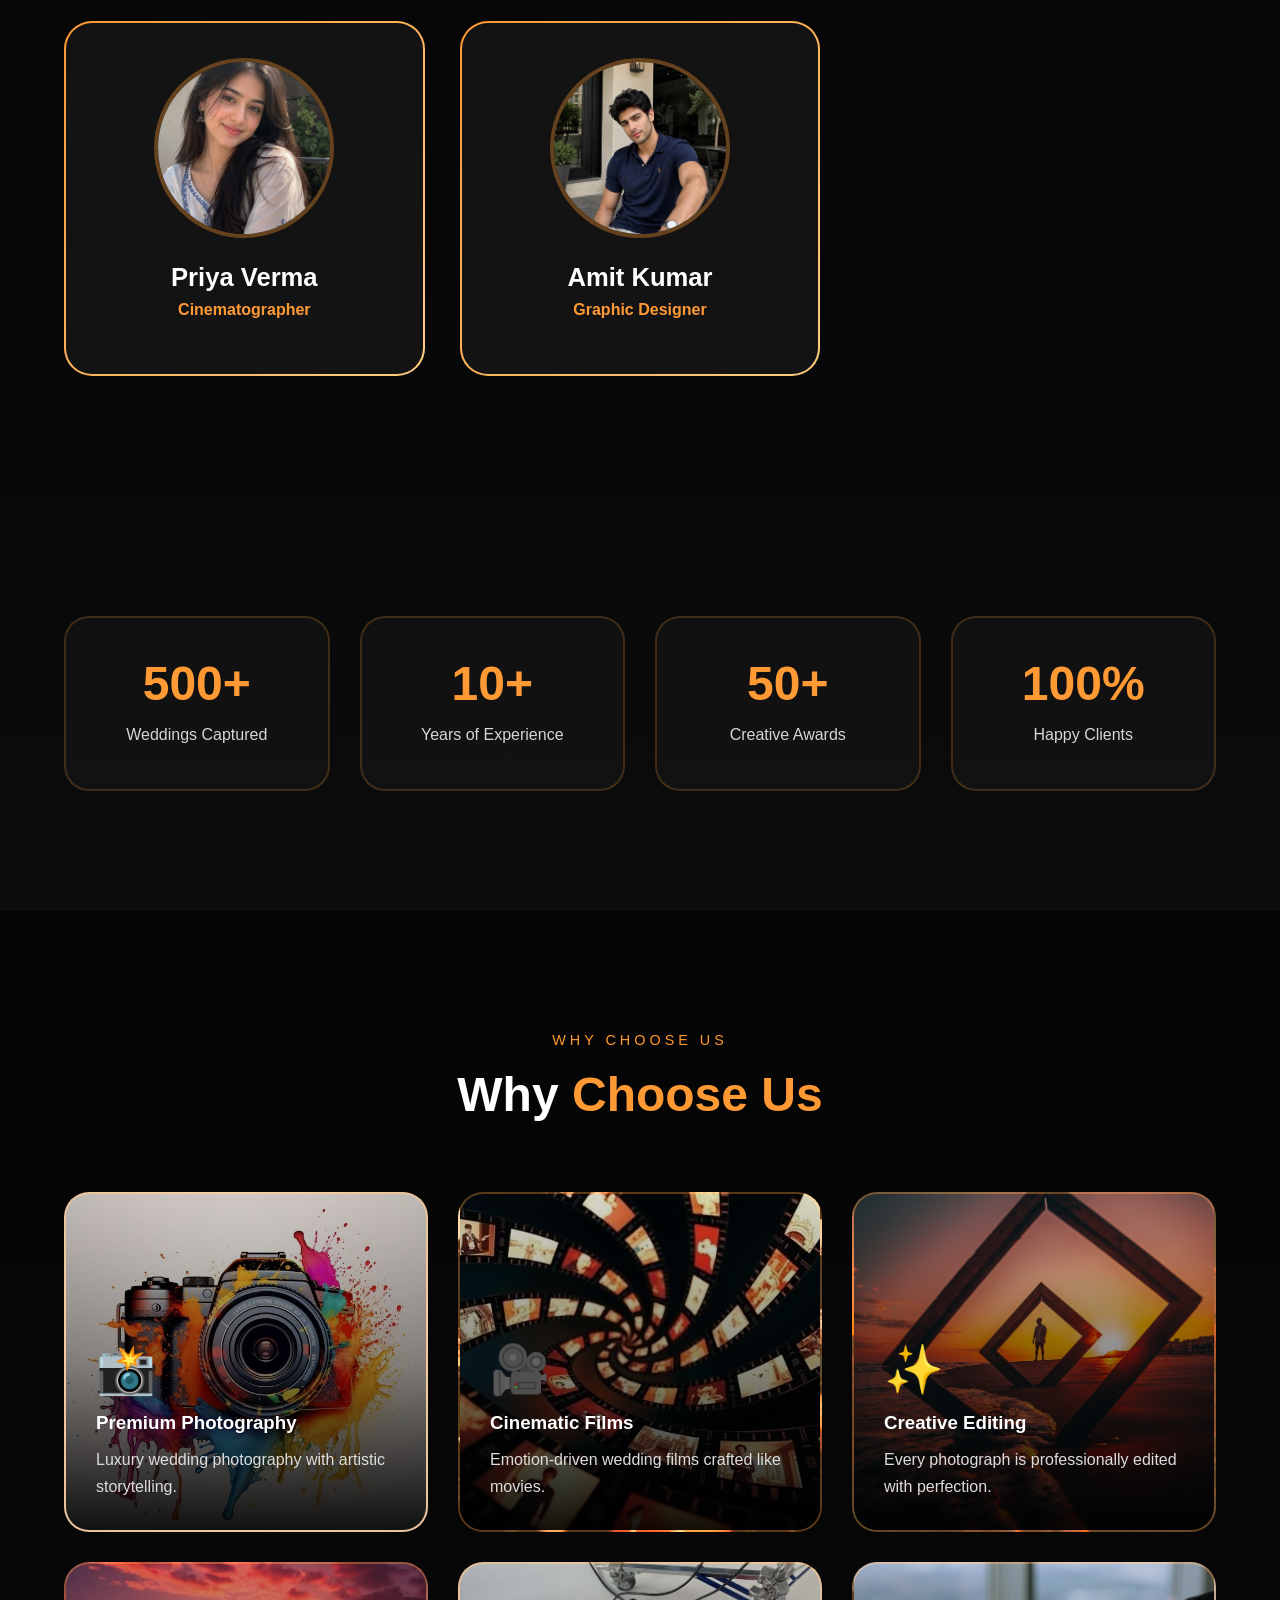
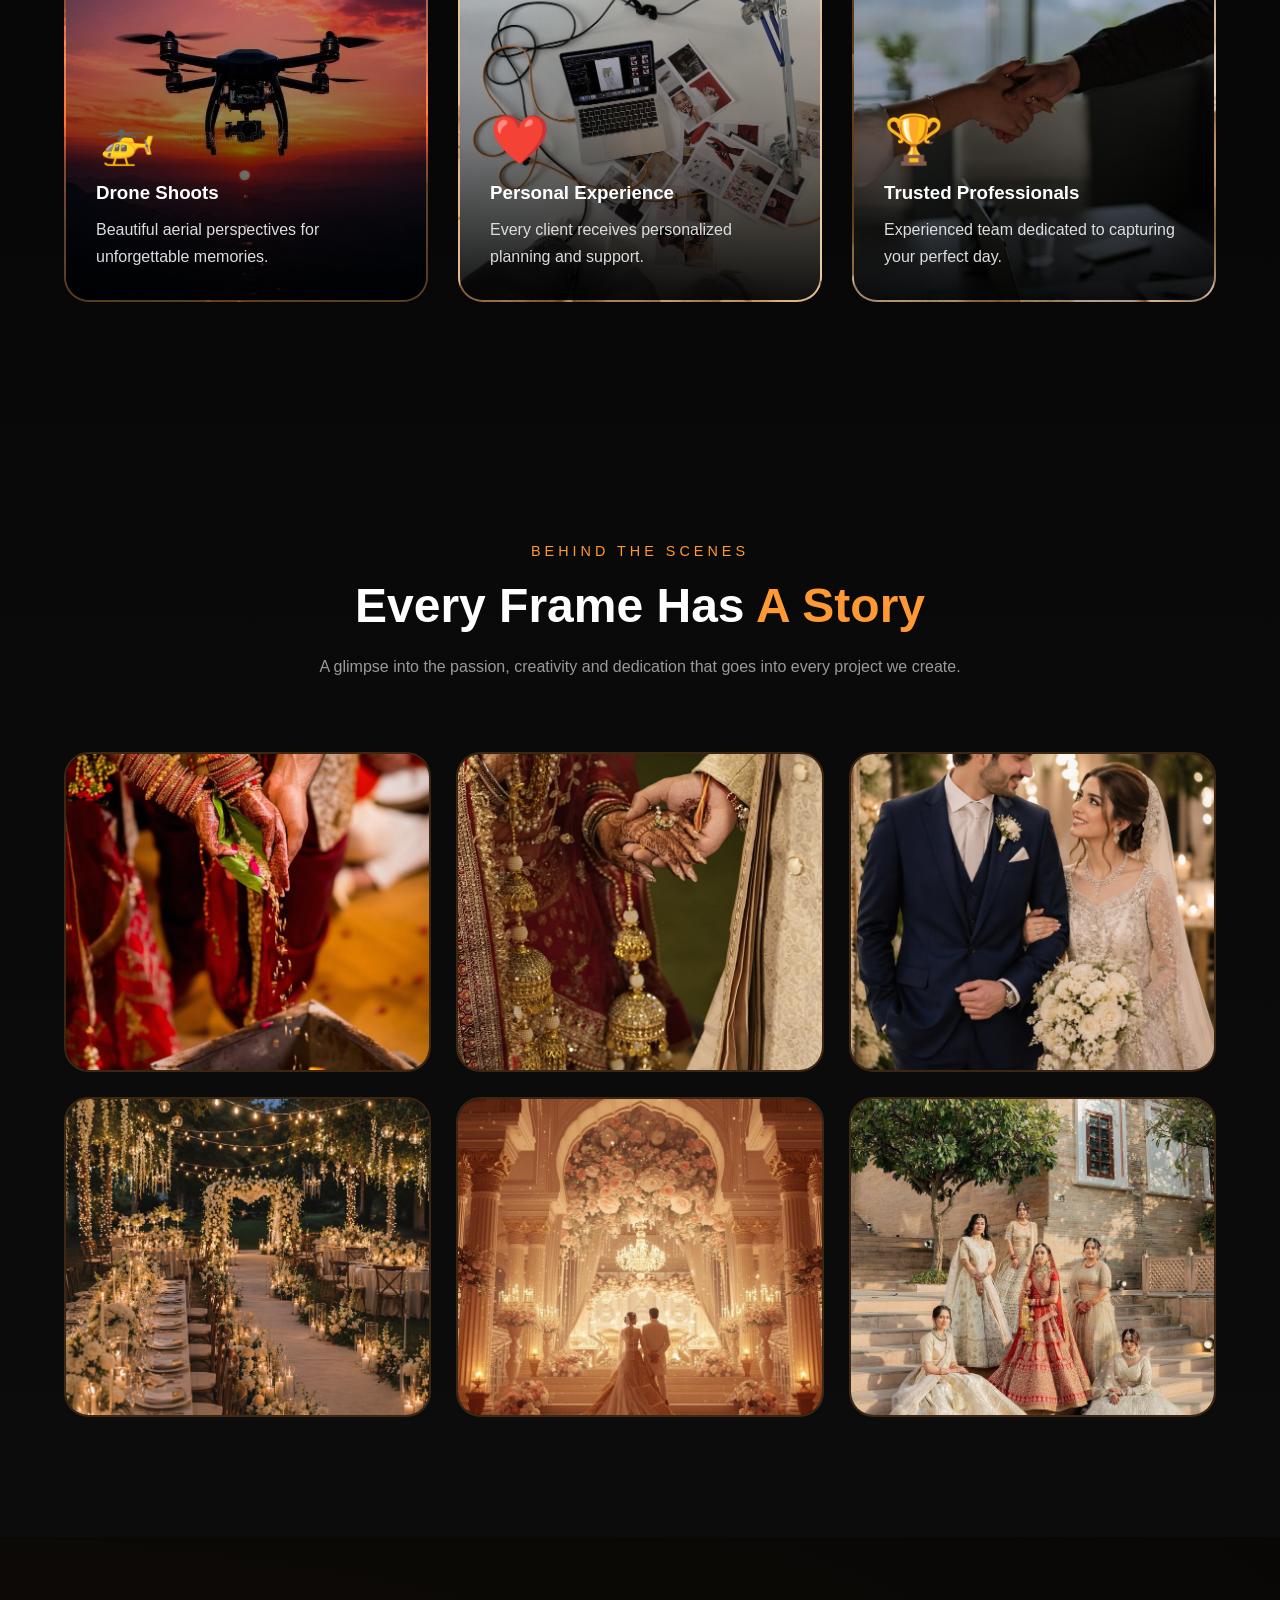
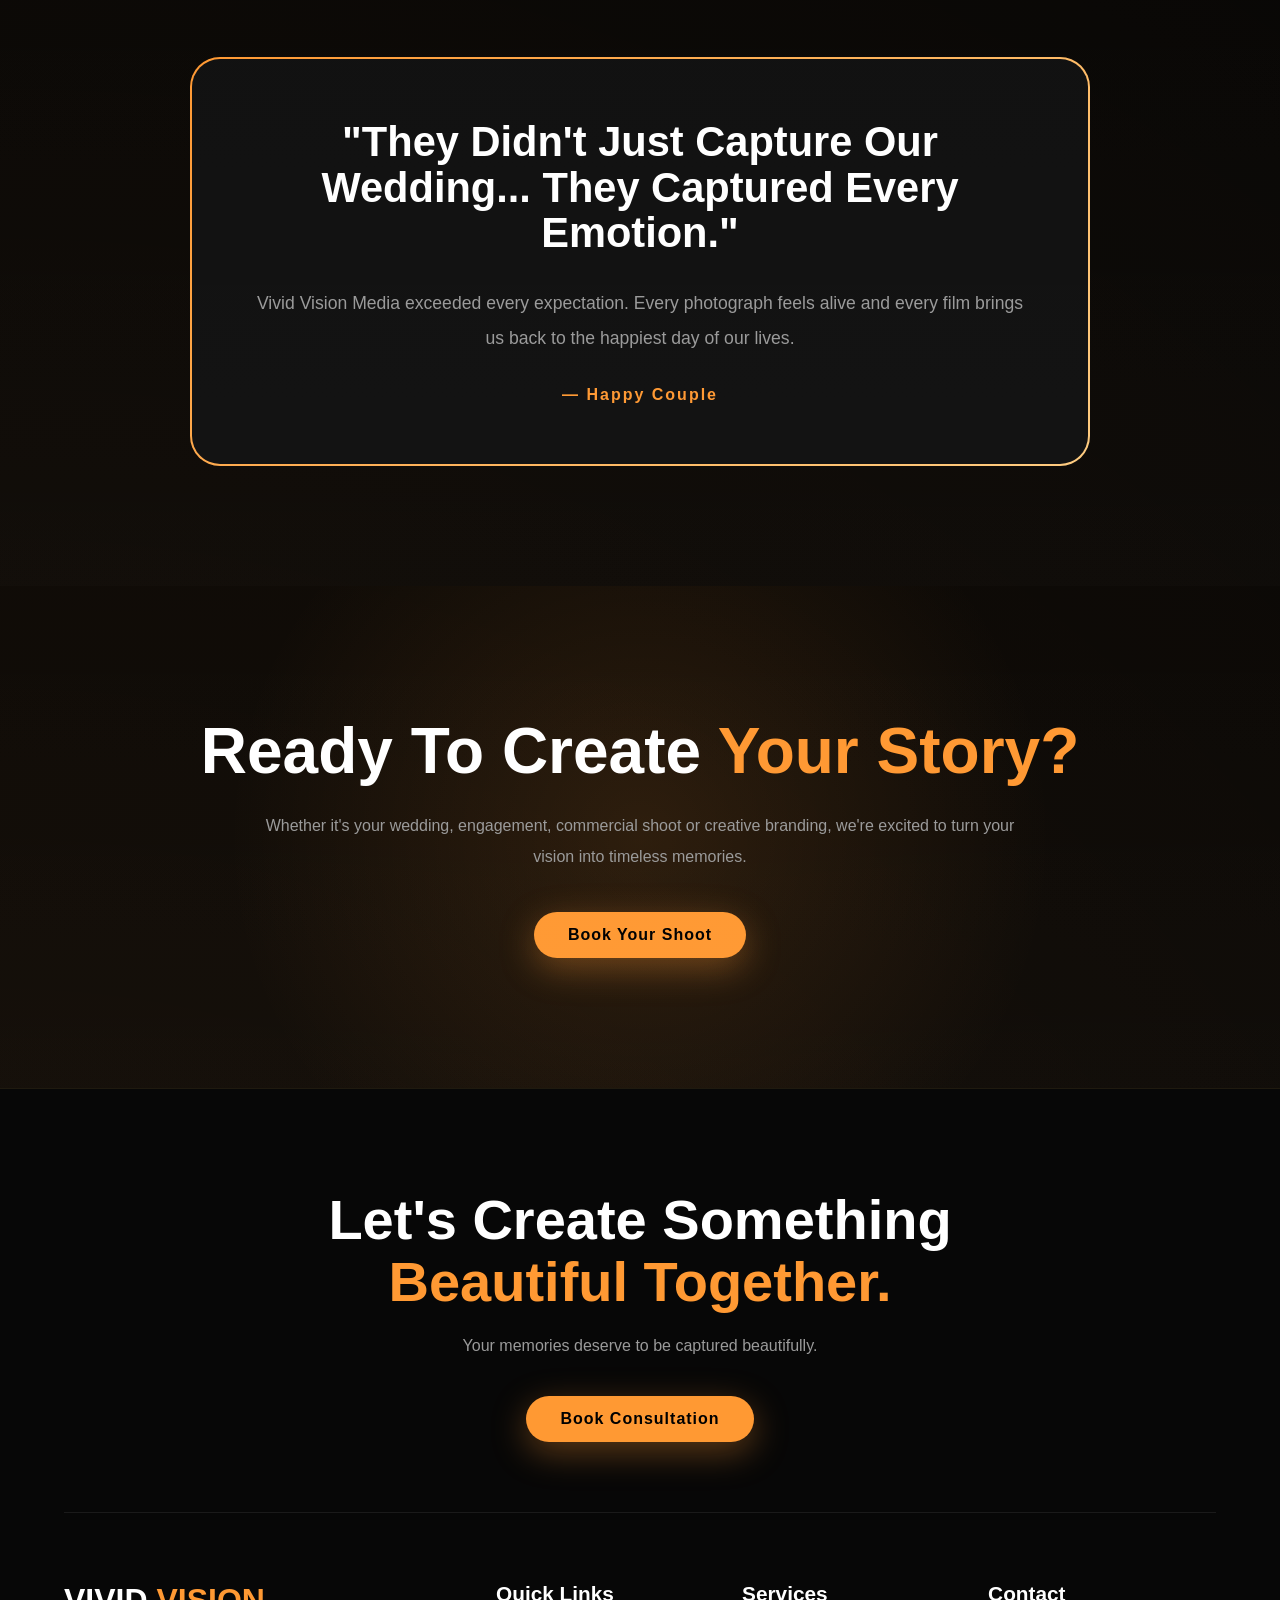
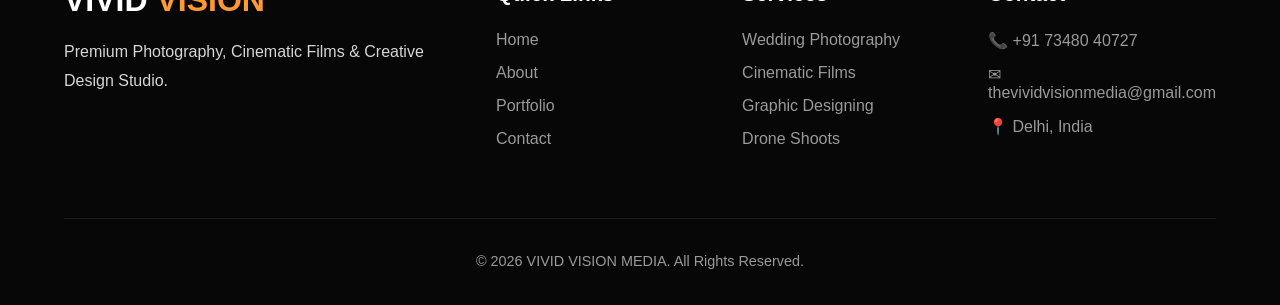
==== commit d643348a: "photos of the founder and our story photo updated" ====
--- a/about.html
+++ b/about.html
@@ -81,7 +81,7 @@
 
         <div class="story-image">
 
-            <img src="images/about/story.jpg" alt="Our Story">
+            <img src="images/hero/img18.jpg" alt="Our Story">
 
         </div>
 
@@ -217,7 +217,7 @@
             <div class="team-card featured">
 
                 <div class="team-image">
-                    <img src="images/team/founder.jpg" alt="">
+                    <img src="images/hero/img13.jpg" alt="">
                 </div>
 
                 <h3>Aiswarya Narayan Srivastava</h3>
@@ -236,7 +236,7 @@
             <div class="team-card featured">
 
                 <div class="team-image">
-                    <img src="images/team/cofounder.jpg" alt="">
+                    <img src="images/hero/img16.jpg" alt="">
                 </div>
 
                 
@@ -257,7 +257,7 @@
             <div class="team-card">
 
                 <div class="team-image">
-                    <img src="images/team/member1.jpg" alt="">
+                    <img src="images/hero/img14.jpg" alt="">
                 </div>
 
                 <h3>Rahul Sharma</h3>
@@ -271,7 +271,7 @@
             <div class="team-card">
 
                 <div class="team-image">
-                    <img src="images/team/member2.jpg" alt="">
+                    <img src="images/hero/img17.jpg" alt="">
                 </div>
 
                 <h3>Priya Verma</h3>
@@ -285,7 +285,7 @@
             <div class="team-card">
 
                 <div class="team-image">
-                    <img src="images/team/member3.jpg" alt="">
+                    <img src="images/hero/img15.jpg" alt="">
                 </div>
 
                 <h3>Amit Kumar</h3>
--- a/css/style.css
+++ b/css/style.css
@@ -1493,7 +1493,7 @@
 
 .story-image img{
 
-height:100%;
+height:50%;
 
 object-fit:cover;
 
